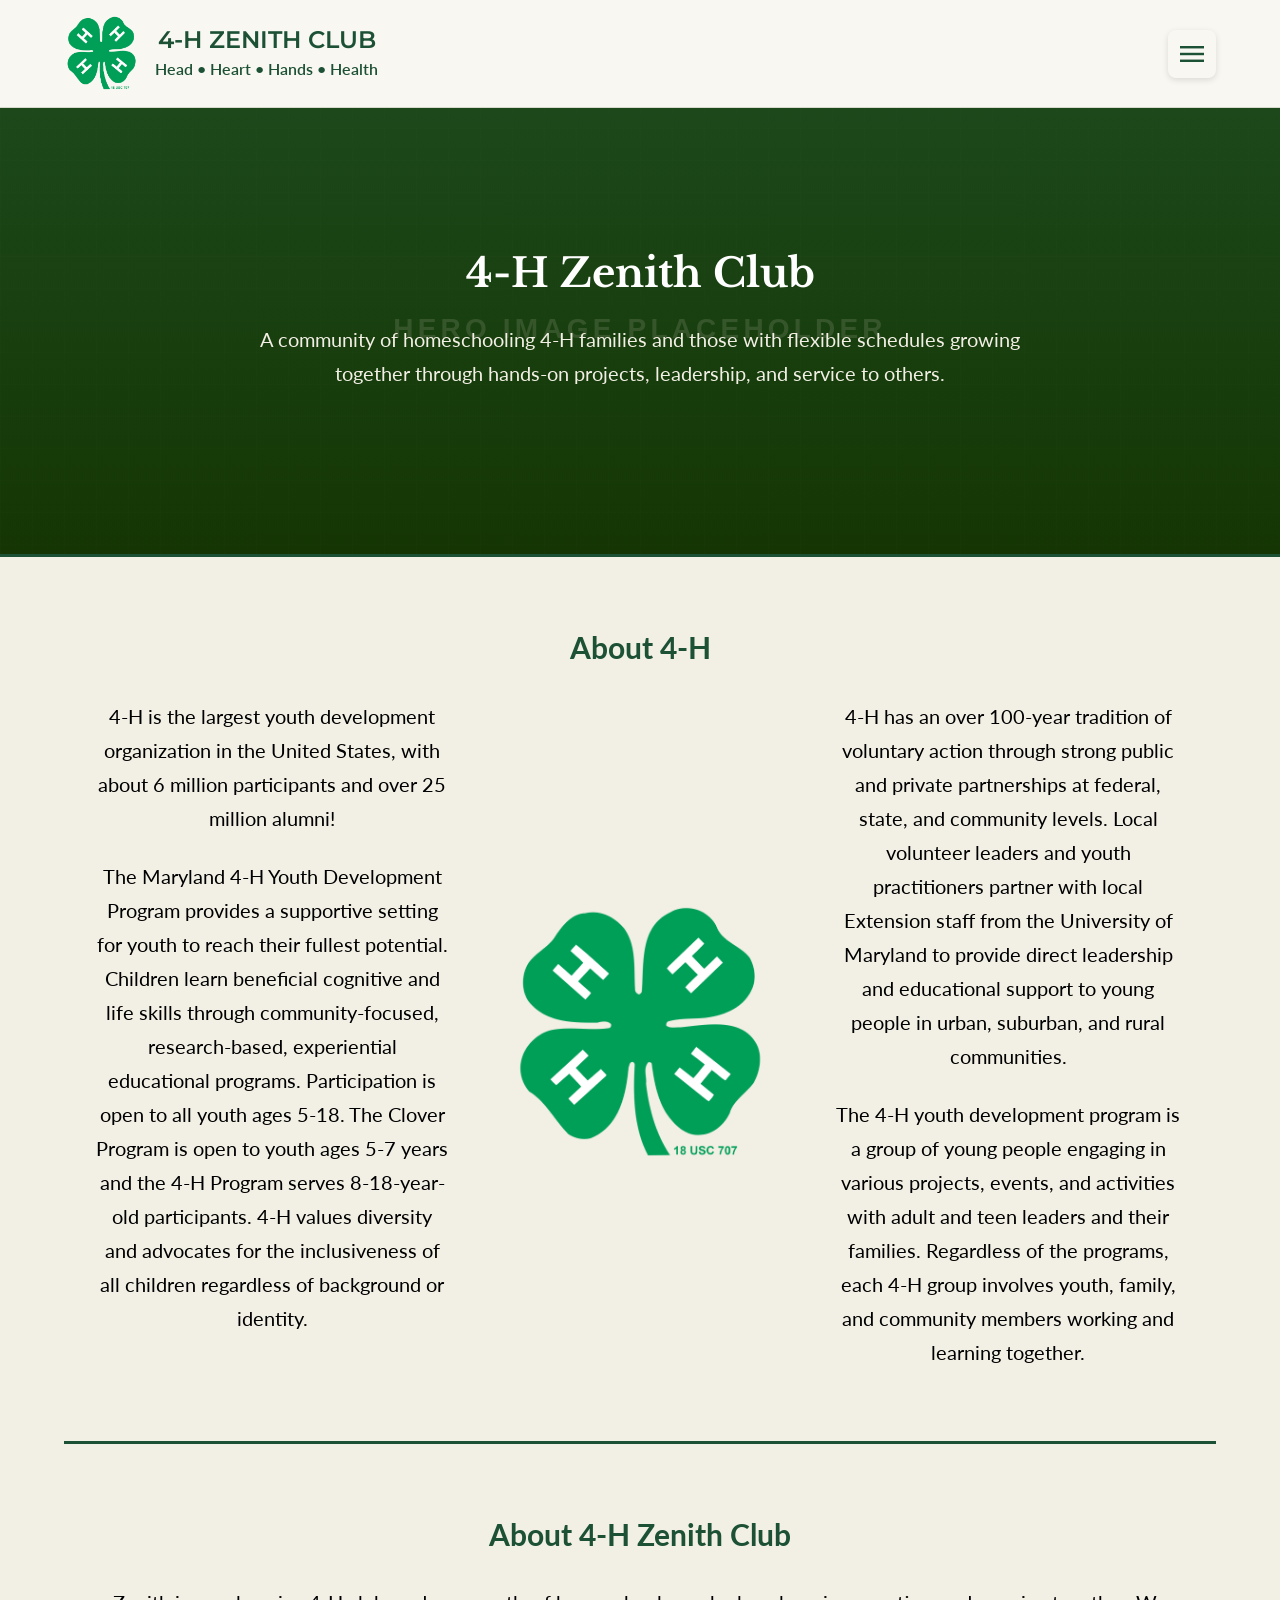
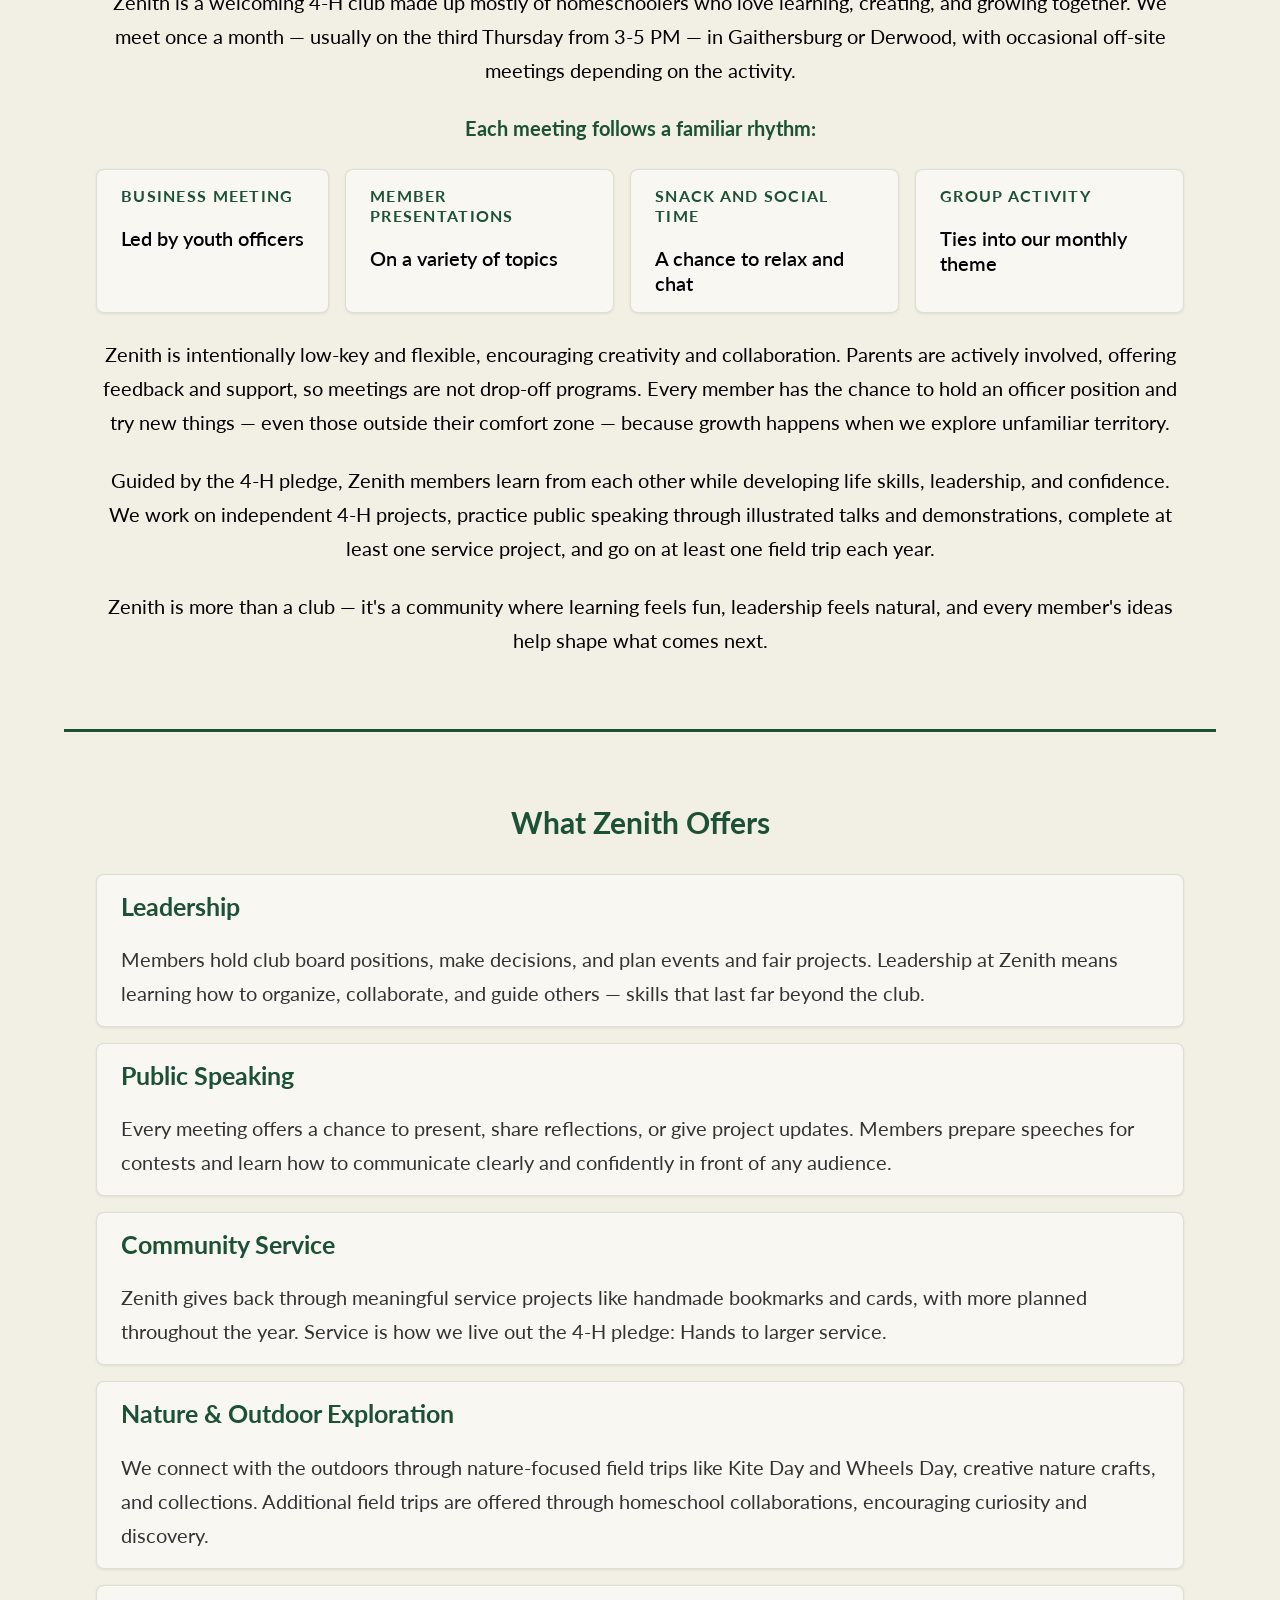
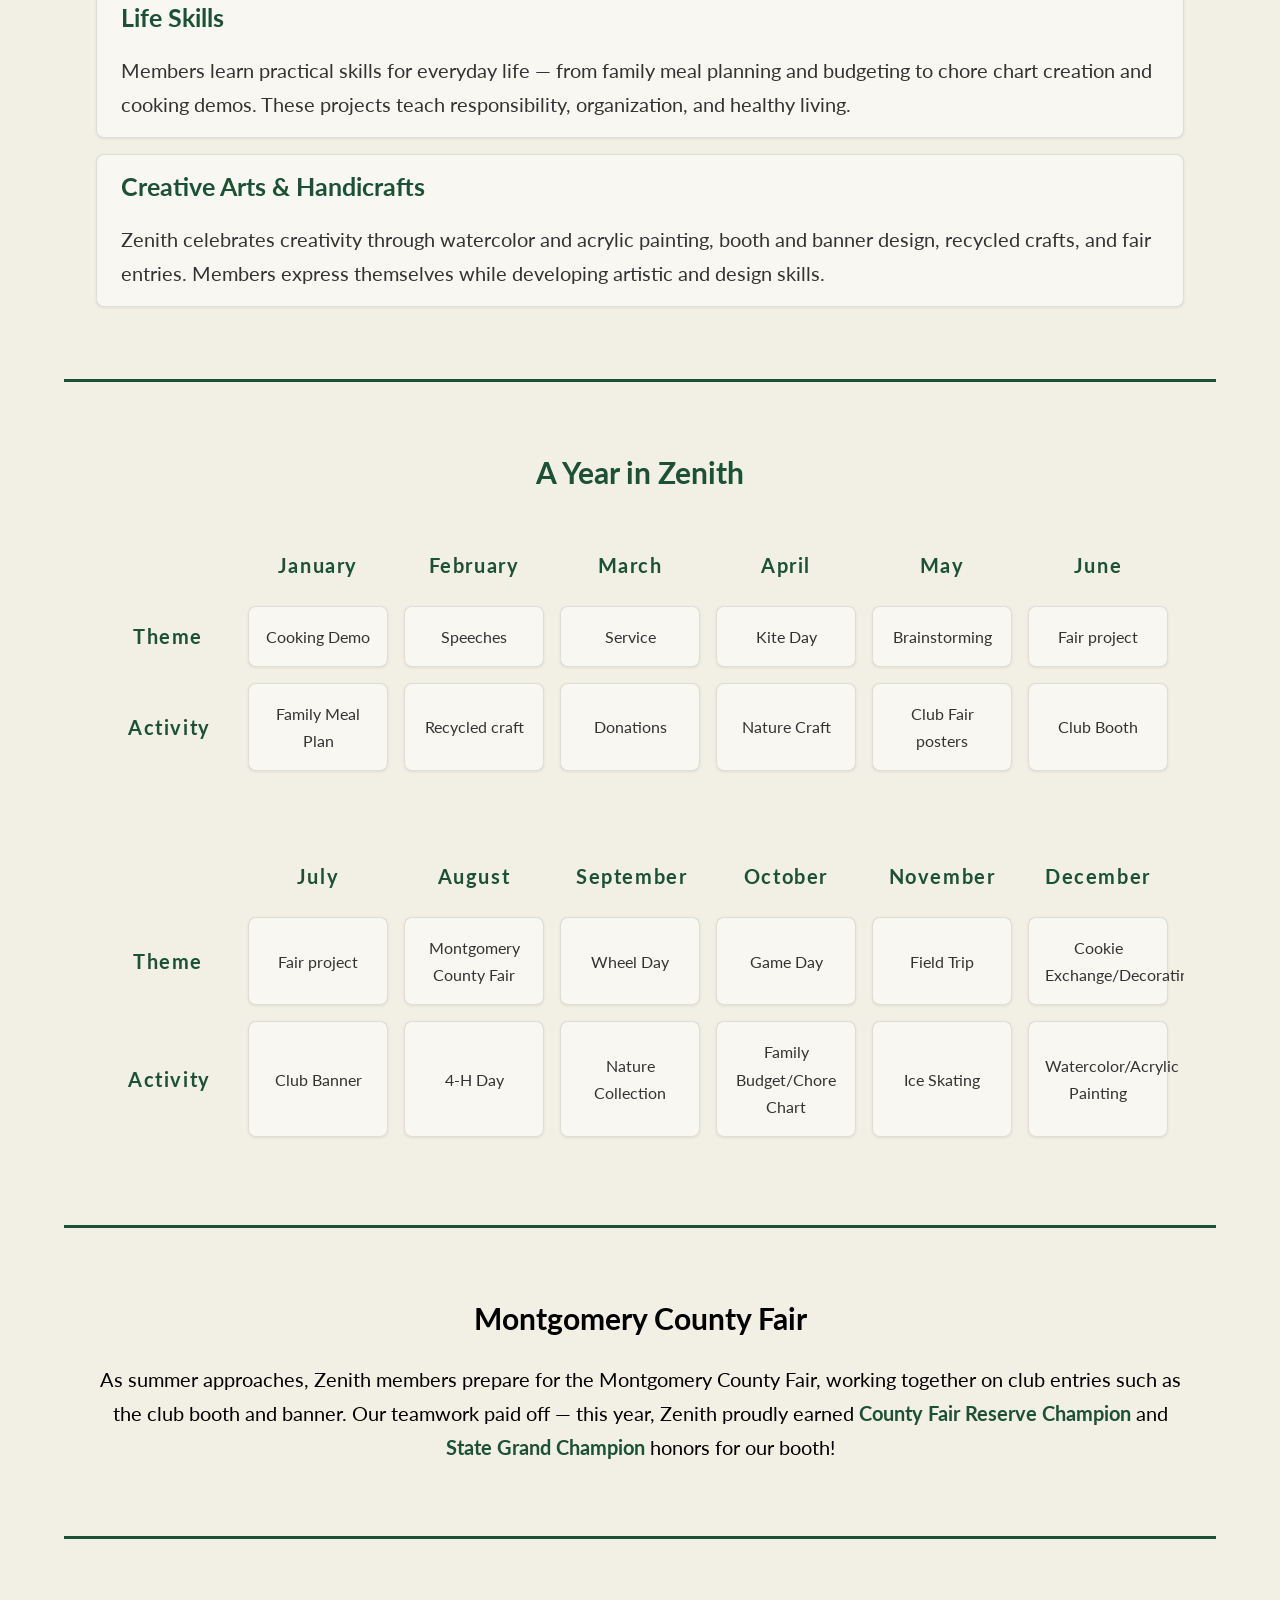
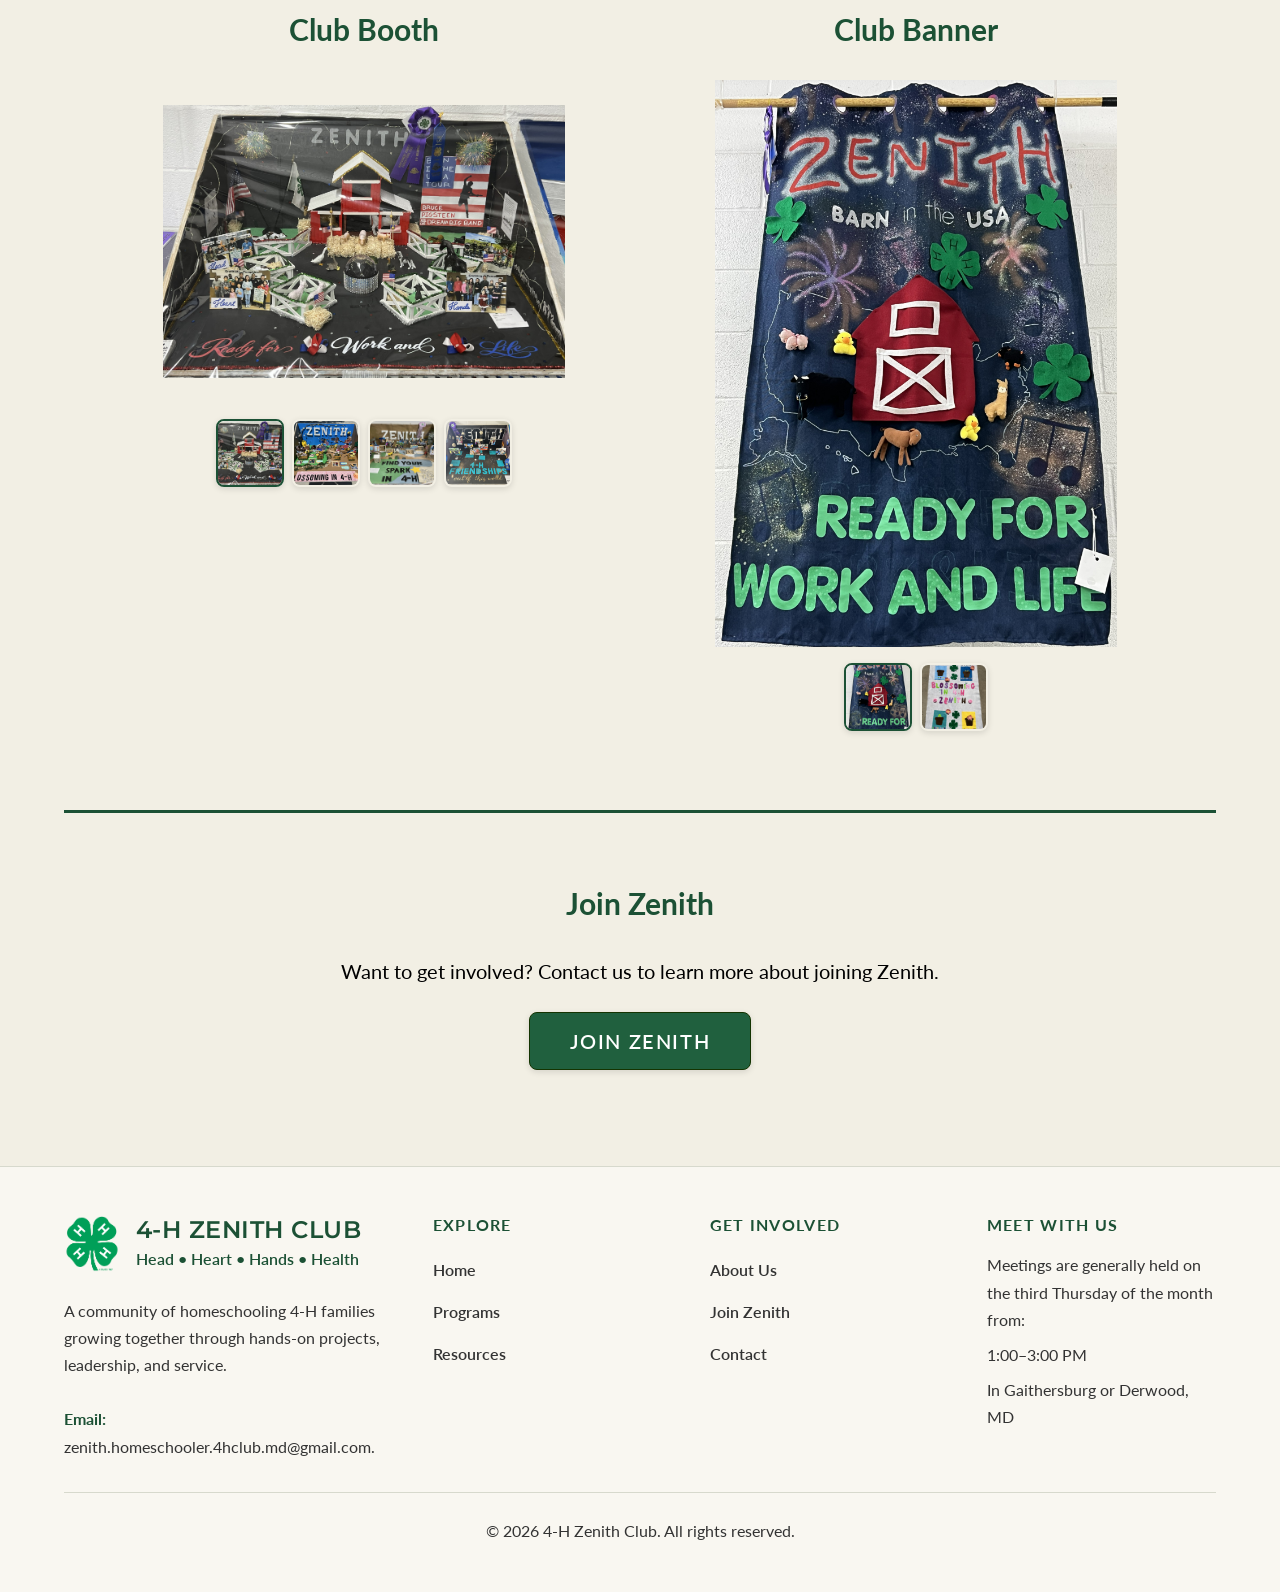
==== index.html @ 978f4883 "Add gallery functionality to index.html with new image carousel for club booth and banner sections. " ====
<!doctype html>
<html lang="en">
  <head>
    <meta charset="UTF-8" />
    <meta name="viewport" content="width=device-width, initial-scale=1.0" />
    <title>4-H Zenith Club | Home</title>
    <link rel="stylesheet" href="/css/main.css" />
    <script src="/js/nav.js" defer></script>
    <script src="/js/gallery.js" defer></script>
    <link rel="preconnect" href="https://fonts.googleapis.com" />
    <link rel="preconnect" href="https://fonts.gstatic.com" crossorigin />
    <link
      href="https://fonts.googleapis.com/css2?family=Lato:wght@400;500;600;700&family=Libre+Baskerville:wght@400;700&family=Montserrat:wght@400;500;600;700&display=swap"
      rel="stylesheet"
    />
  </head>
  <body>
    <header></header>
    <main class="page-main">
      <section class="hero hero--home" id="hero">
        <h1>4-H Zenith Club</h1>
        <p class="lead">
          A community of homeschooling 4-H families and those with flexible
          schedules growing together through hands-on projects, leadership, and
          service to others.
        </p>
      </section>

      <section class="content-section" id="about-4-H">
        <h2>About 4-H</h2>
        <div class="three-column-layout">
          <div class="prose">
            <p>
              4-H is the largest youth development organization in the United
              States, with about 6 million participants and over 25 million
              alumni!
            </p>
            <p>
              The Maryland 4-H Youth Development Program provides a supportive
              setting for youth to reach their fullest potential. Children learn
              beneficial cognitive and life skills through community-focused,
              research-based, experiential educational programs. Participation
              is open to all youth ages 5-18. The Clover Program is open to
              youth ages 5-7 years and the 4-H Program serves 8-18-year-old
              participants. 4-H values diversity and advocates for the
              inclusiveness of all children regardless of background or
              identity.
            </p>
          </div>
          <figure class="content-media">
            <img src="/assets/images/4h-logo.png" alt="4-H clover logo" />
          </figure>
          <div class="prose">
            <p>
              4-H has an over 100-year tradition of voluntary action through
              strong public and private partnerships at federal, state, and
              community levels. Local volunteer leaders and youth practitioners
              partner with local Extension staff from the University of Maryland
              to provide direct leadership and educational support to young
              people in urban, suburban, and rural communities.
            </p>
            <p>
              The 4-H youth development program is a group of young people
              engaging in various projects, events, and activities with adult
              and teen leaders and their families. Regardless of the programs,
              each 4-H group involves youth, family, and community members
              working and learning together.
            </p>
          </div>
        </div>
      </section>

      <section class="content-section" id="about-zenith">
        <h2>About 4-H Zenith Club</h2>
        <div class="prose">
          <p>
            Zenith is a welcoming 4-H club made up mostly of homeschoolers who
            love learning, creating, and growing together. We meet once a month
            — usually on the third Thursday from 3-5 PM — in Gaithersburg or
            Derwood, with occasional off-site meetings depending on the
            activity.
          </p>
          <p><strong>Each meeting follows a familiar rhythm:</strong></p>
          <ol class="card-grid grid-small">
            <li>
              <h3 class="card-label">Business meeting</h3>
              <p class="card-value">Led by youth officers</p>
            </li>
            <li>
              <h3 class="card-label">Member presentations</h3>
              <p class="card-value">On a variety of topics</p>
            </li>
            <li>
              <h3 class="card-label">Snack and social time</h3>
              <p class="card-value">A chance to relax and chat</p>
            </li>
            <li>
              <h3 class="card-label">Group activity</h3>
              <p class="card-value">Ties into our monthly theme</p>
            </li>
          </ol>

          <p>
            Zenith is intentionally low-key and flexible, encouraging creativity
            and collaboration. Parents are actively involved, offering feedback
            and support, so meetings are not drop-off programs. Every member has
            the chance to hold an officer position and try new things — even
            those outside their comfort zone — because growth happens when we
            explore unfamiliar territory.
          </p>
          <p>
            Guided by the 4-H pledge, Zenith members learn from each other while
            developing life skills, leadership, and confidence. We work on
            independent 4-H projects, practice public speaking through
            illustrated talks and demonstrations, complete at least one service
            project, and go on at least one field trip each year.
          </p>
          <p>
            Zenith is more than a club — it's a community where learning feels
            fun, leadership feels natural, and every member's ideas help shape
            what comes next.
          </p>
        </div>
      </section>

      <section class="content-section" id="zenith-focus">
        <h2>What Zenith Offers</h2>
        <ul class="card-grid grid-large">
          <li>
            <h3>Leadership</h3>
            <p>
              Members hold club board positions, make decisions, and plan events
              and fair projects. Leadership at Zenith means learning how to
              organize, collaborate, and guide others — skills that last far
              beyond the club.
            </p>
          </li>
          <li>
            <h3>Public Speaking</h3>
            <p>
              Every meeting offers a chance to present, share reflections, or
              give project updates. Members prepare speeches for contests and
              learn how to communicate clearly and confidently in front of any
              audience.
            </p>
          </li>
          <li>
            <h3>Community Service</h3>
            <p>
              Zenith gives back through meaningful service projects like
              handmade bookmarks and cards, with more planned throughout the
              year. Service is how we live out the 4-H pledge: Hands to larger
              service.
            </p>
          </li>
          <li>
            <h3>Nature &amp; Outdoor Exploration</h3>
            <p>
              We connect with the outdoors through nature-focused field trips
              like Kite Day and Wheels Day, creative nature crafts, and
              collections. Additional field trips are offered through homeschool
              collaborations, encouraging curiosity and discovery.
            </p>
          </li>
          <li>
            <h3>Life Skills</h3>
            <p>
              Members learn practical skills for everyday life — from family
              meal planning and budgeting to chore chart creation and cooking
              demos. These projects teach responsibility, organization, and
              healthy living.
            </p>
          </li>
          <li>
            <h3>Creative Arts &amp; Handicrafts</h3>
            <p>
              Zenith celebrates creativity through watercolor and acrylic
              painting, booth and banner design, recycled crafts, and fair
              entries. Members express themselves while developing artistic and
              design skills.
            </p>
          </li>
        </ul>
      </section>
      <section class="content-section" id="a-year-in-zenith">
        <h2>A Year in Zenith</h2>
        <div class="table-scroll" style="margin-bottom: var(--space-md)">
          <table class="card-table card-table--months">
            <thead>
              <tr>
                <th class="card-table__corner" scope="col"></th>
                <th scope="col">January</th>
                <th scope="col">February</th>
                <th scope="col">March</th>
                <th scope="col">April</th>
                <th scope="col">May</th>
                <th scope="col">June</th>
              </tr>
            </thead>
            <tbody>
              <tr>
                <th scope="row">Theme</th>
                <td class="card-value">Cooking Demo</td>
                <td class="card-value">Speeches</td>
                <td class="card-value">Service</td>
                <td class="card-value">Kite Day</td>
                <td class="card-value">Brainstorming</td>
                <td class="card-value">Fair project</td>
              </tr>
              <tr>
                <th scope="row">Activity</th>
                <td class="card-value">Family Meal Plan</td>
                <td class="card-value">Recycled craft</td>
                <td class="card-value">Donations</td>
                <td class="card-value">Nature Craft</td>
                <td class="card-value">Club Fair posters</td>
                <td class="card-value">Club Booth</td>
              </tr>
            </tbody>
          </table>
        </div>
        <div class="table-scroll">
          <table class="card-table card-table--months">
            <thead>
              <tr>
                <th class="card-table__corner" scope="col"></th>
                <th scope="col">July</th>
                <th scope="col">August</th>
                <th scope="col">September</th>
                <th scope="col">October</th>
                <th scope="col">November</th>
                <th scope="col">December</th>
              </tr>
            </thead>
            <tbody>
              <tr>
                <th scope="row">Theme</th>
                <td class="card-value">Fair project</td>
                <td class="card-value">Montgomery County Fair</td>
                <td class="card-value">Wheel Day</td>
                <td class="card-value">Game Day</td>
                <td class="card-value">Field Trip</td>
                <td class="card-value">Cookie Exchange/Decorating</td>
              </tr>
              <tr>
                <th scope="row">Activity</th>
                <td class="card-value">Club Banner</td>
                <td class="card-value">4-H Day</td>
                <td class="card-value">Nature Collection</td>
                <td class="card-value">Family Budget/Chore Chart</td>
                <td class="card-value">Ice Skating</td>
                <td class="card-value">Watercolor/Acrylic Painting</td>
              </tr>
            </tbody>
          </table>
        </div>
      </section>

      <section class="content-section" id="county-fair">
        <div class="prose">
          <h2>Montgomery County Fair</h2>
          <p>
            As summer approaches, Zenith members prepare for the Montgomery
            County Fair, working together on club entries such as the club booth
            and banner. Our teamwork paid off — this year, Zenith proudly earned
            <strong>County Fair Reserve Champion</strong> and
            <strong>State Grand Champion</strong> honors for our booth!
          </p>
        </div>
      </section>
      <section class="two-column-layout">
        <section class="content-section" id="club-booth">
          <h2>Club Booth</h2>
          <figure class="gallery" data-autoplay="5000">
            <div class="gallery__viewport">
              <ul class="gallery__track">
                <li class="gallery__slide is-active">
                  <img
                    src="/assets/images/awards/2026 Booth.jpg"
                    alt="2026 club booth at the Montgomery County Fair"
                  />
                </li>
                <li class="gallery__slide">
                  <img
                    src="/assets/images/awards/2025 Booth.jpg"
                    alt="2025 club booth at the Montgomery County Fair"
                  />
                </li>
                <li class="gallery__slide">
                  <img
                    src="/assets/images/awards/2024 Booth.JPG"
                    alt="2024 club booth at the Montgomery County Fair"
                  />
                </li>
                <li class="gallery__slide">
                  <img
                    src="/assets/images/awards/2023 Booth.JPG"
                    alt="2023 club booth at the Montgomery County Fair"
                  />
                </li>
              </ul>
            </div>
            <ul class="gallery-thumbnails" aria-label="Booth photos"></ul>
          </figure>
        </section>
        <section class="content-section" id="club-banner">
          <h2>Club Banner</h2>
          <figure class="gallery" data-autoplay="5000">
            <div class="gallery__viewport">
              <ul class="gallery__track">
                <li class="gallery__slide is-active">
                  <img
                    src="/assets/images/awards/2026 Banner.jpg"
                    alt="2026 club banner at the Montgomery County Fair"
                  />
                </li>
                <li class="gallery__slide">
                  <img
                    src="/assets/images/awards/2025 Banner.jpg"
                    alt="2025 club banner at the Montgomery County Fair"
                  />
                </li>
              </ul>
            </div>
            <ul class="gallery-thumbnails" aria-label="Banner photos"></ul>
          </figure>
        </section>
      </section>

      <section class="content-section" id="join-zenith">
        <h2>Join Zenith</h2>
        <div class="prose">
          <p>
            Want to get involved? Contact us to learn more about joining Zenith.
          </p>
        </div>
        <a href="/join/" class="button button-primary button-large"
          >Join Zenith</a
        >
      </section>
    </main>
    <footer></footer>
  </body>
</html>
---- css/main.css ----
@import url("variables.css");
@import url("base.css");
@import url("buttons.css");
@import url("nav.css");
@import url("page.css");
@import url("components.css");
@import url("home.css");
@import url("members.css");
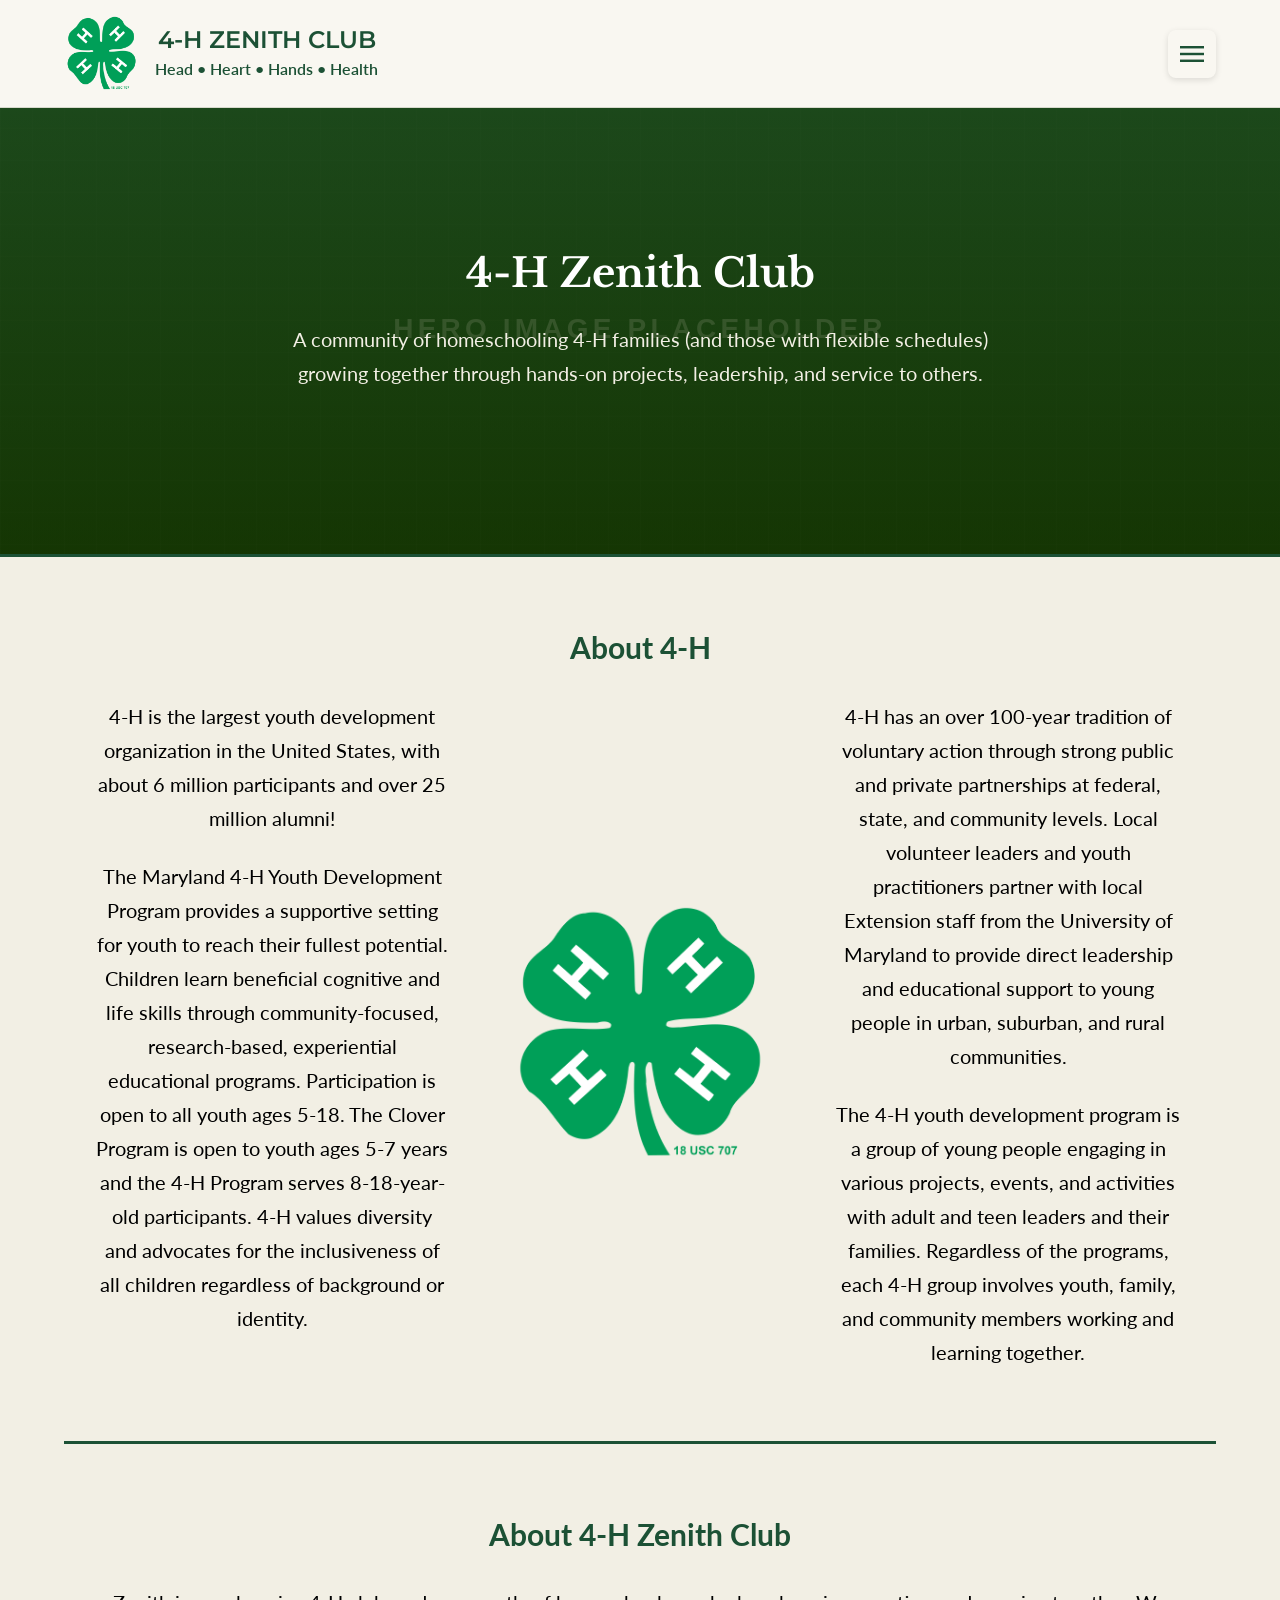
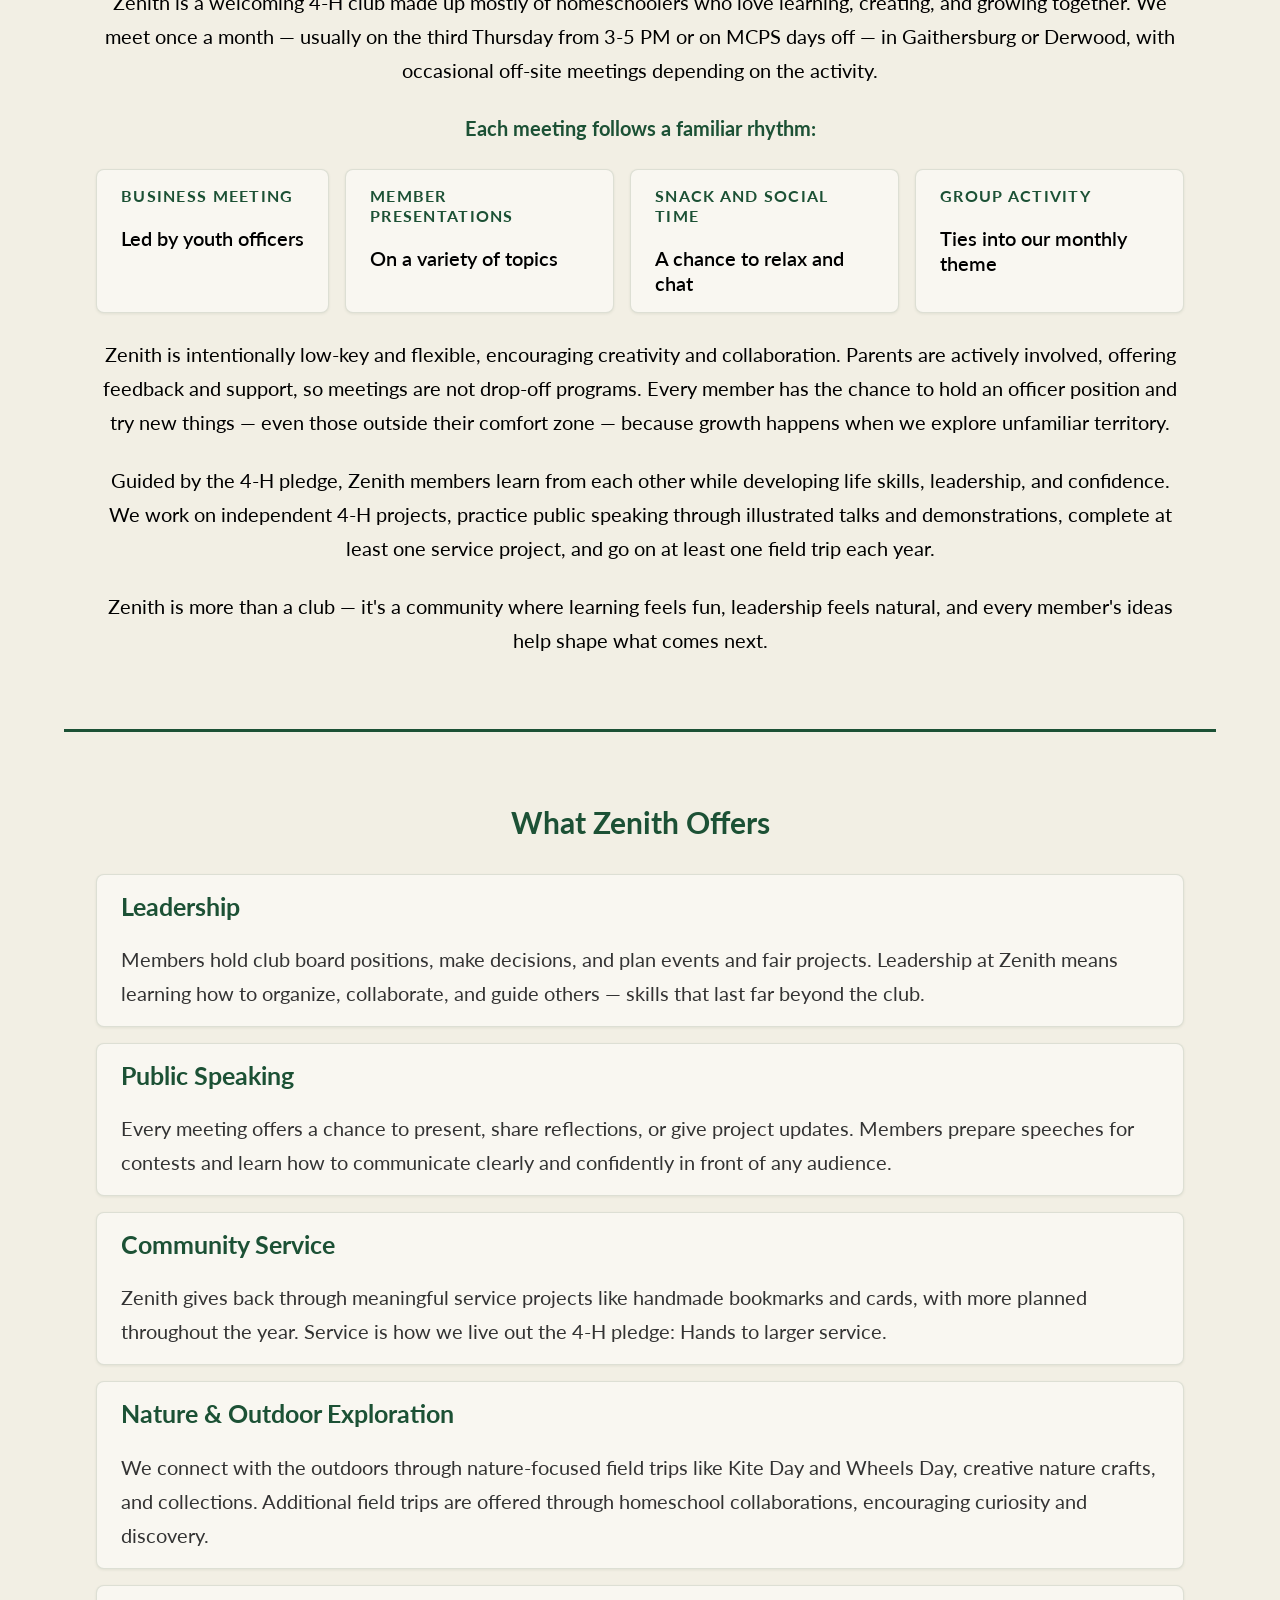
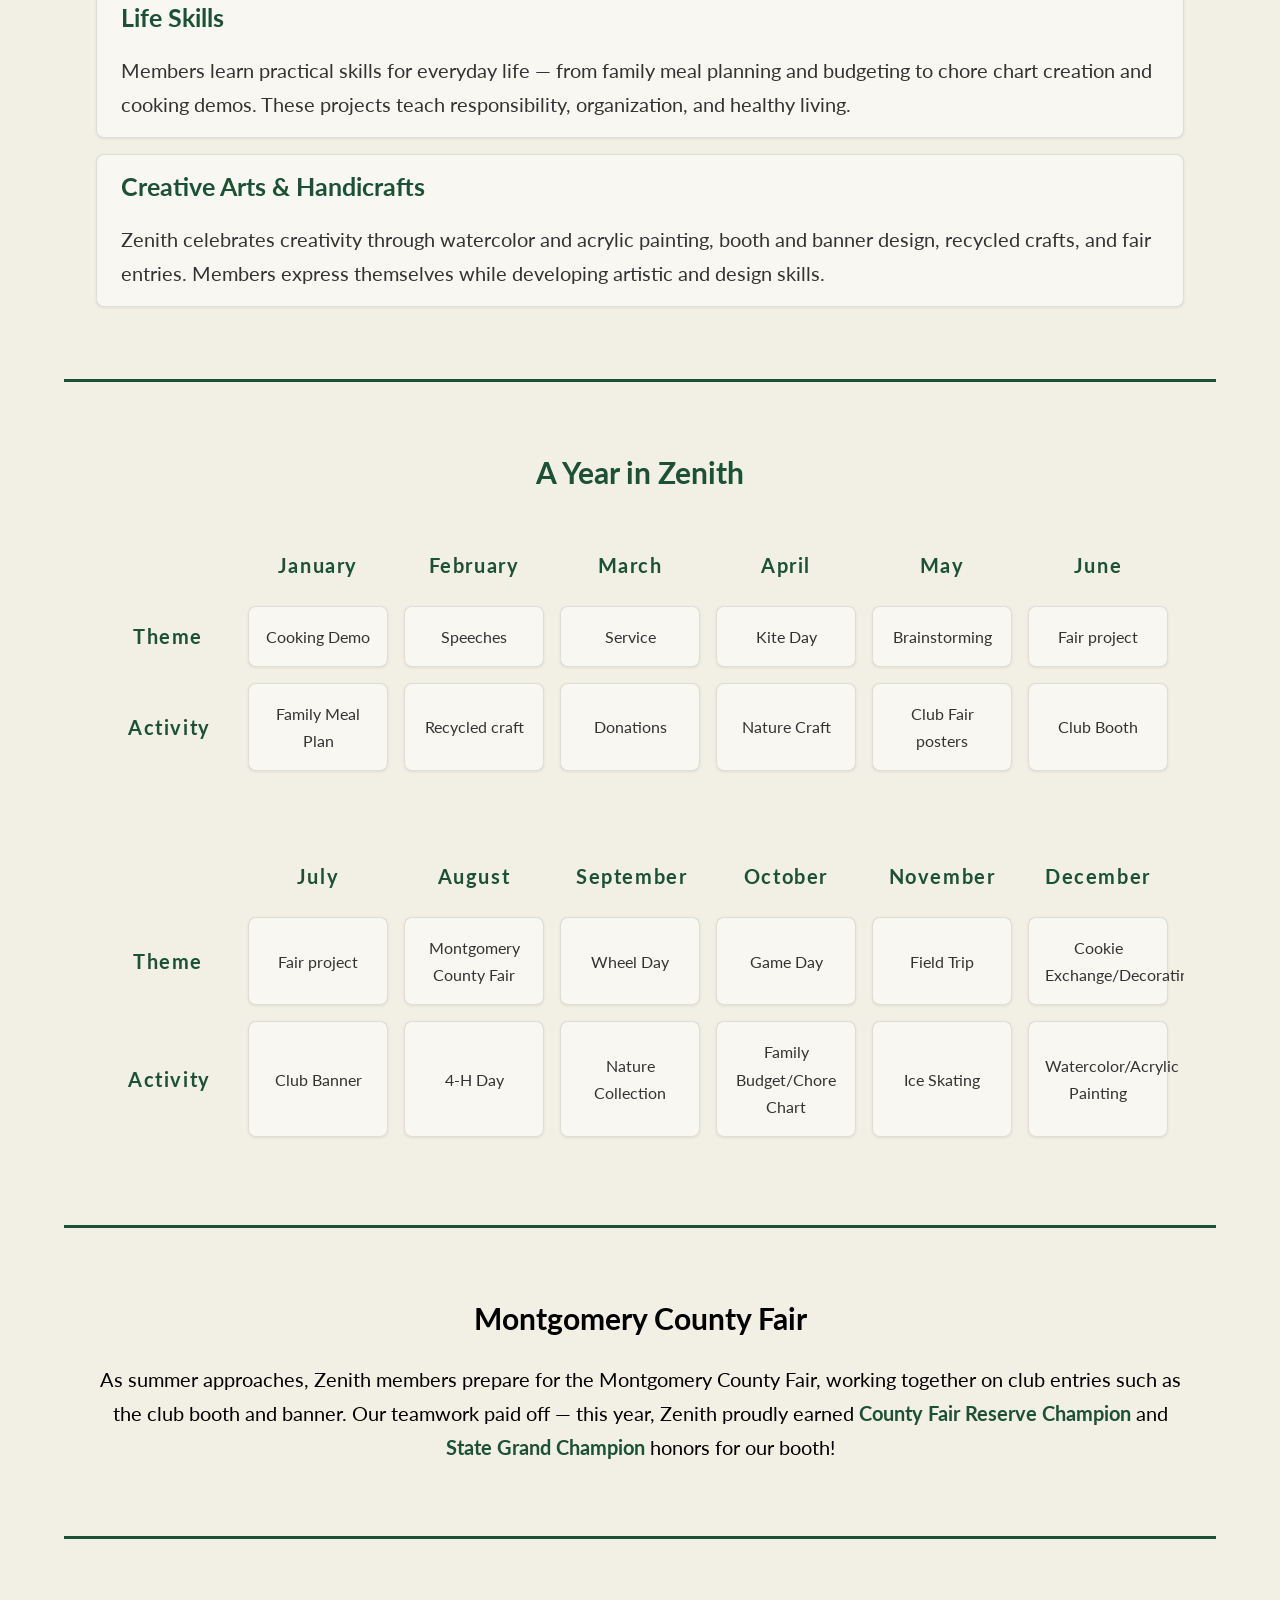
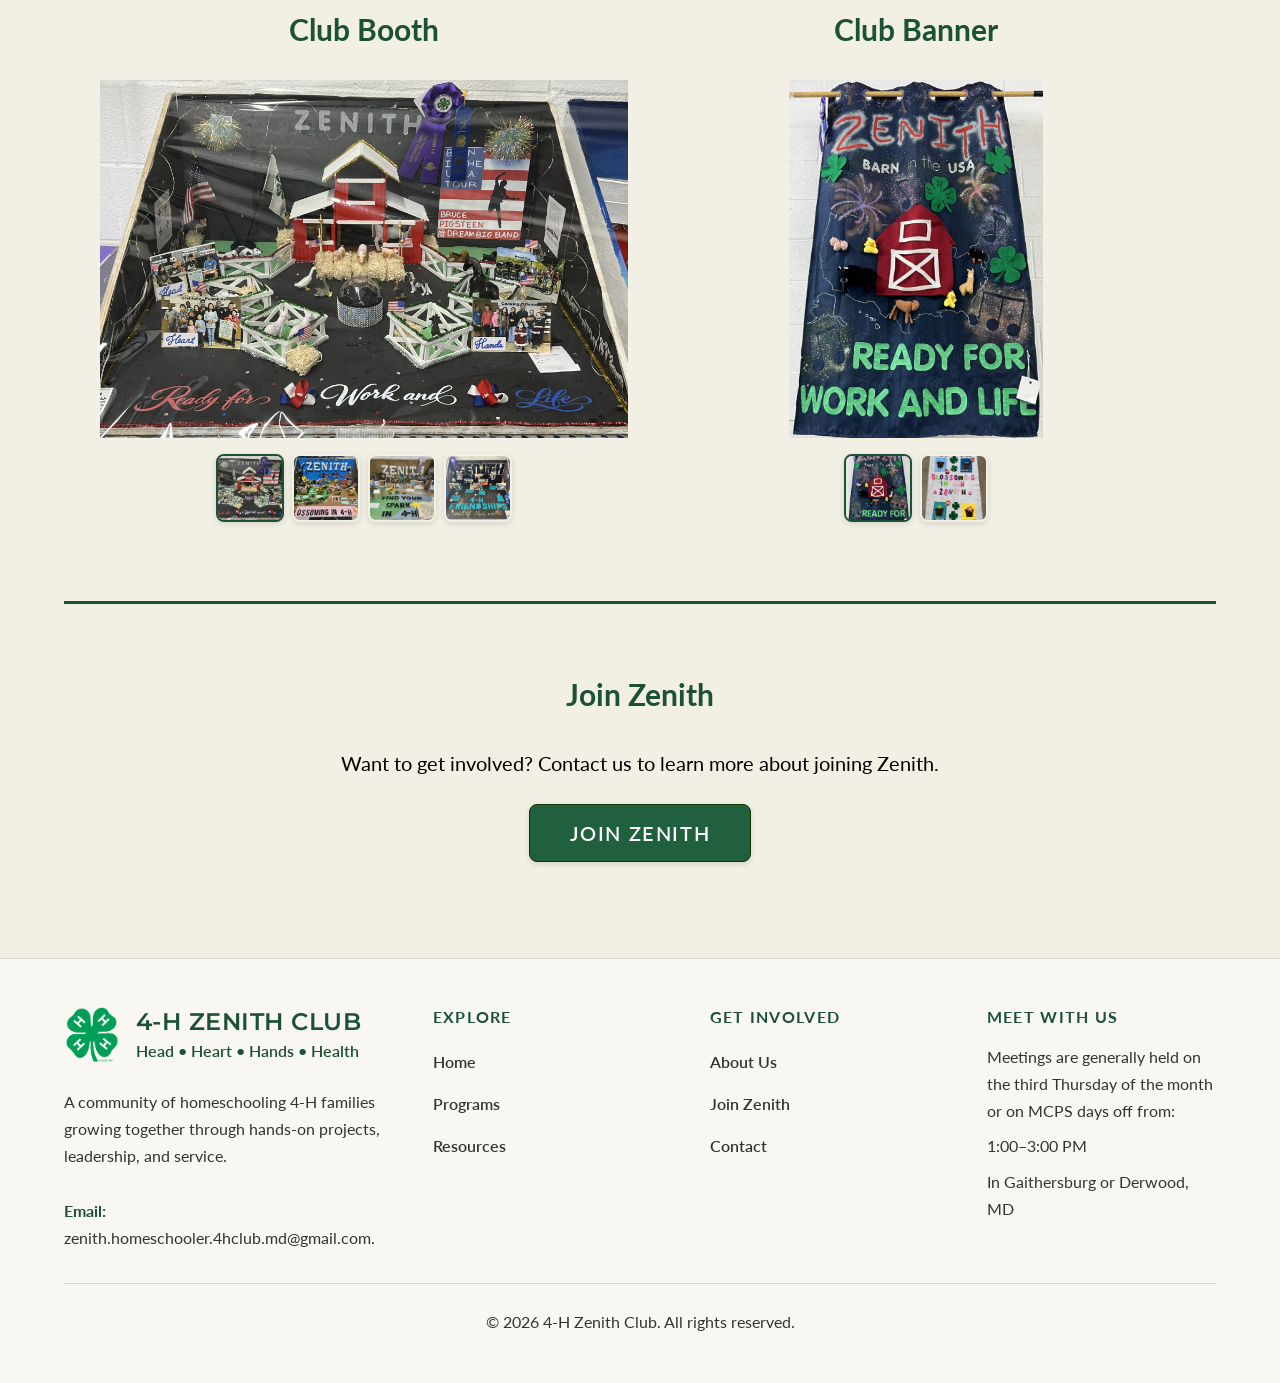
==== commit ebd90078: "Update index.html to clarify 4-H program description and meeting details. Enhance CSS for side-by-si" ====
--- a/index.html
+++ b/index.html
@@ -20,9 +20,9 @@
       <section class="hero hero--home" id="hero">
         <h1>4-H Zenith Club</h1>
         <p class="lead">
-          A community of homeschooling 4-H families and those with flexible
-          schedules growing together through hands-on projects, leadership, and
-          service to others.
+          A community of homeschooling 4-H families (and those with flexible
+          schedules) <br />growing together through hands-on projects,
+          leadership, and service to others.
         </p>
       </section>
 
@@ -76,7 +76,7 @@
           <p>
             Zenith is a welcoming 4-H club made up mostly of homeschoolers who
             love learning, creating, and growing together. We meet once a month
-            — usually on the third Thursday from 3-5 PM — in Gaithersburg or
+            — usually on the third Thursday from 3-5 PM or on MCPS days off — in Gaithersburg or
             Derwood, with occasional off-site meetings depending on the
             activity.
           </p>
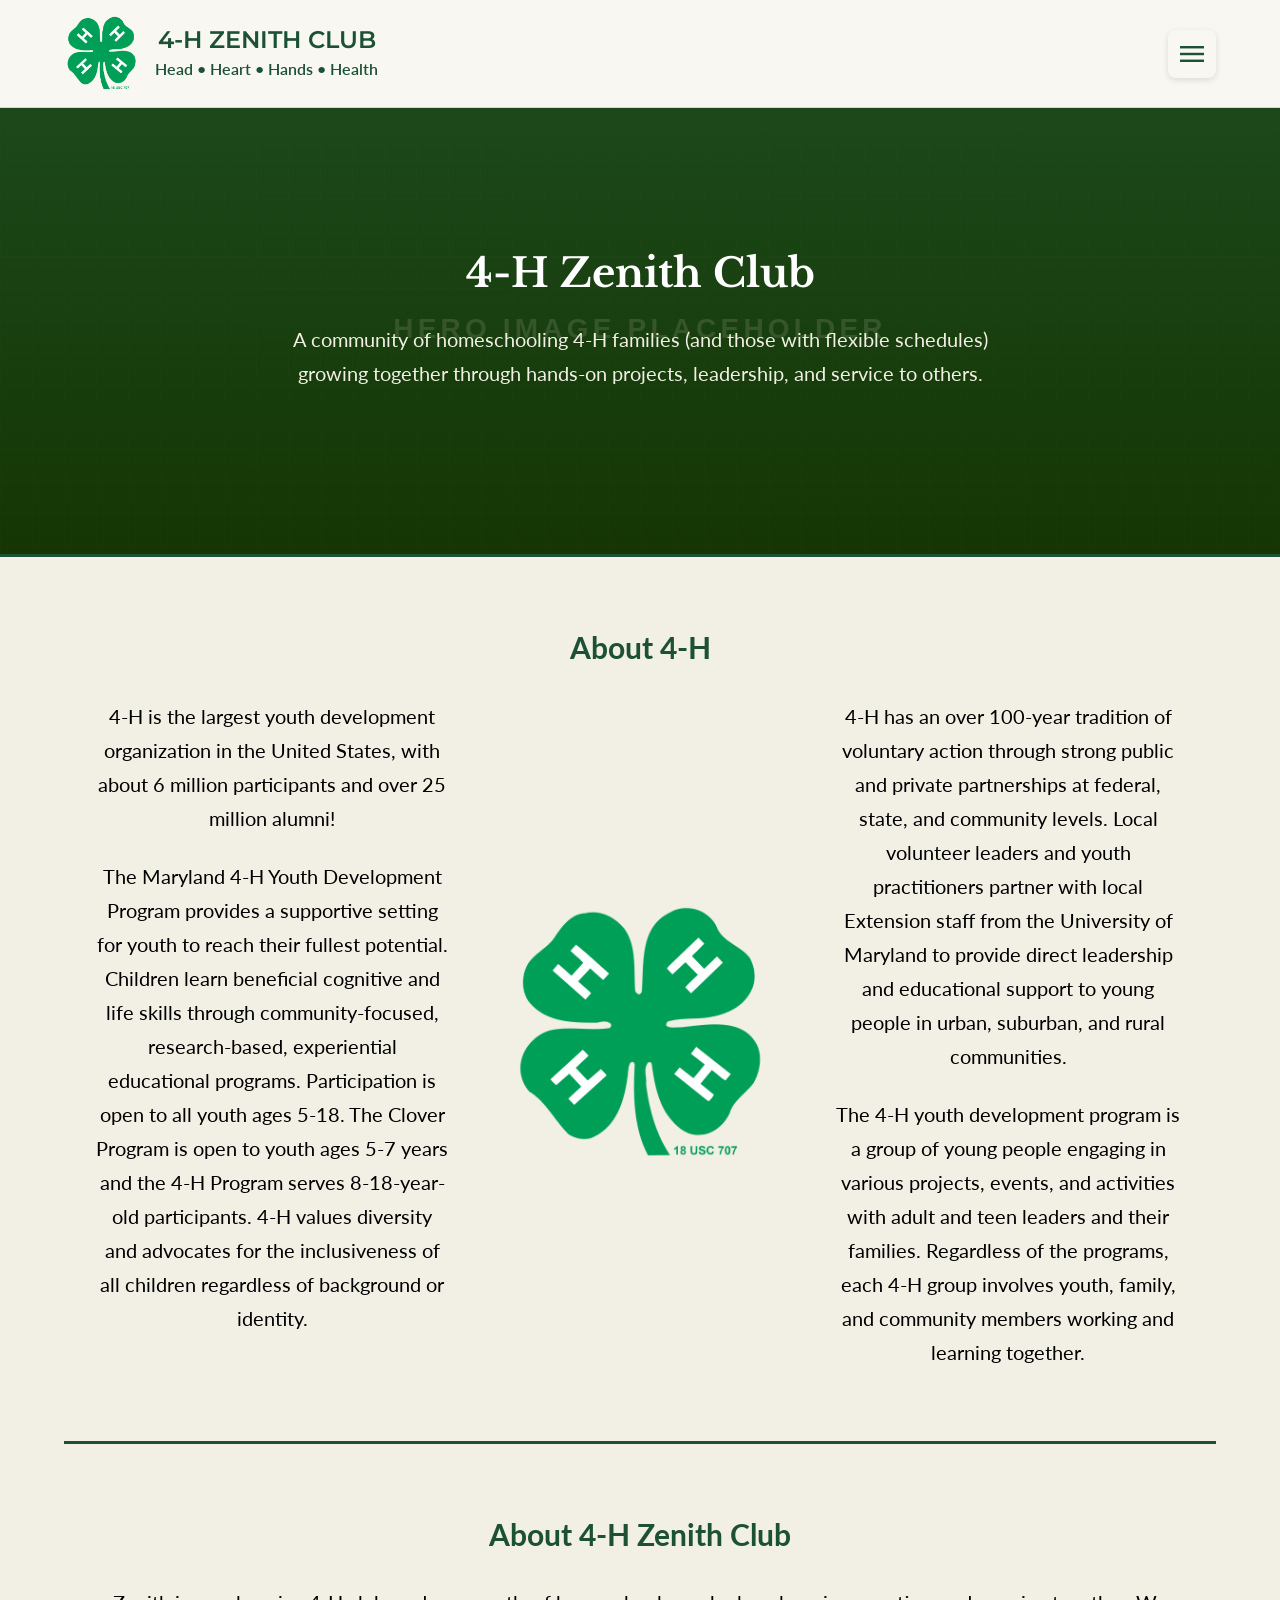
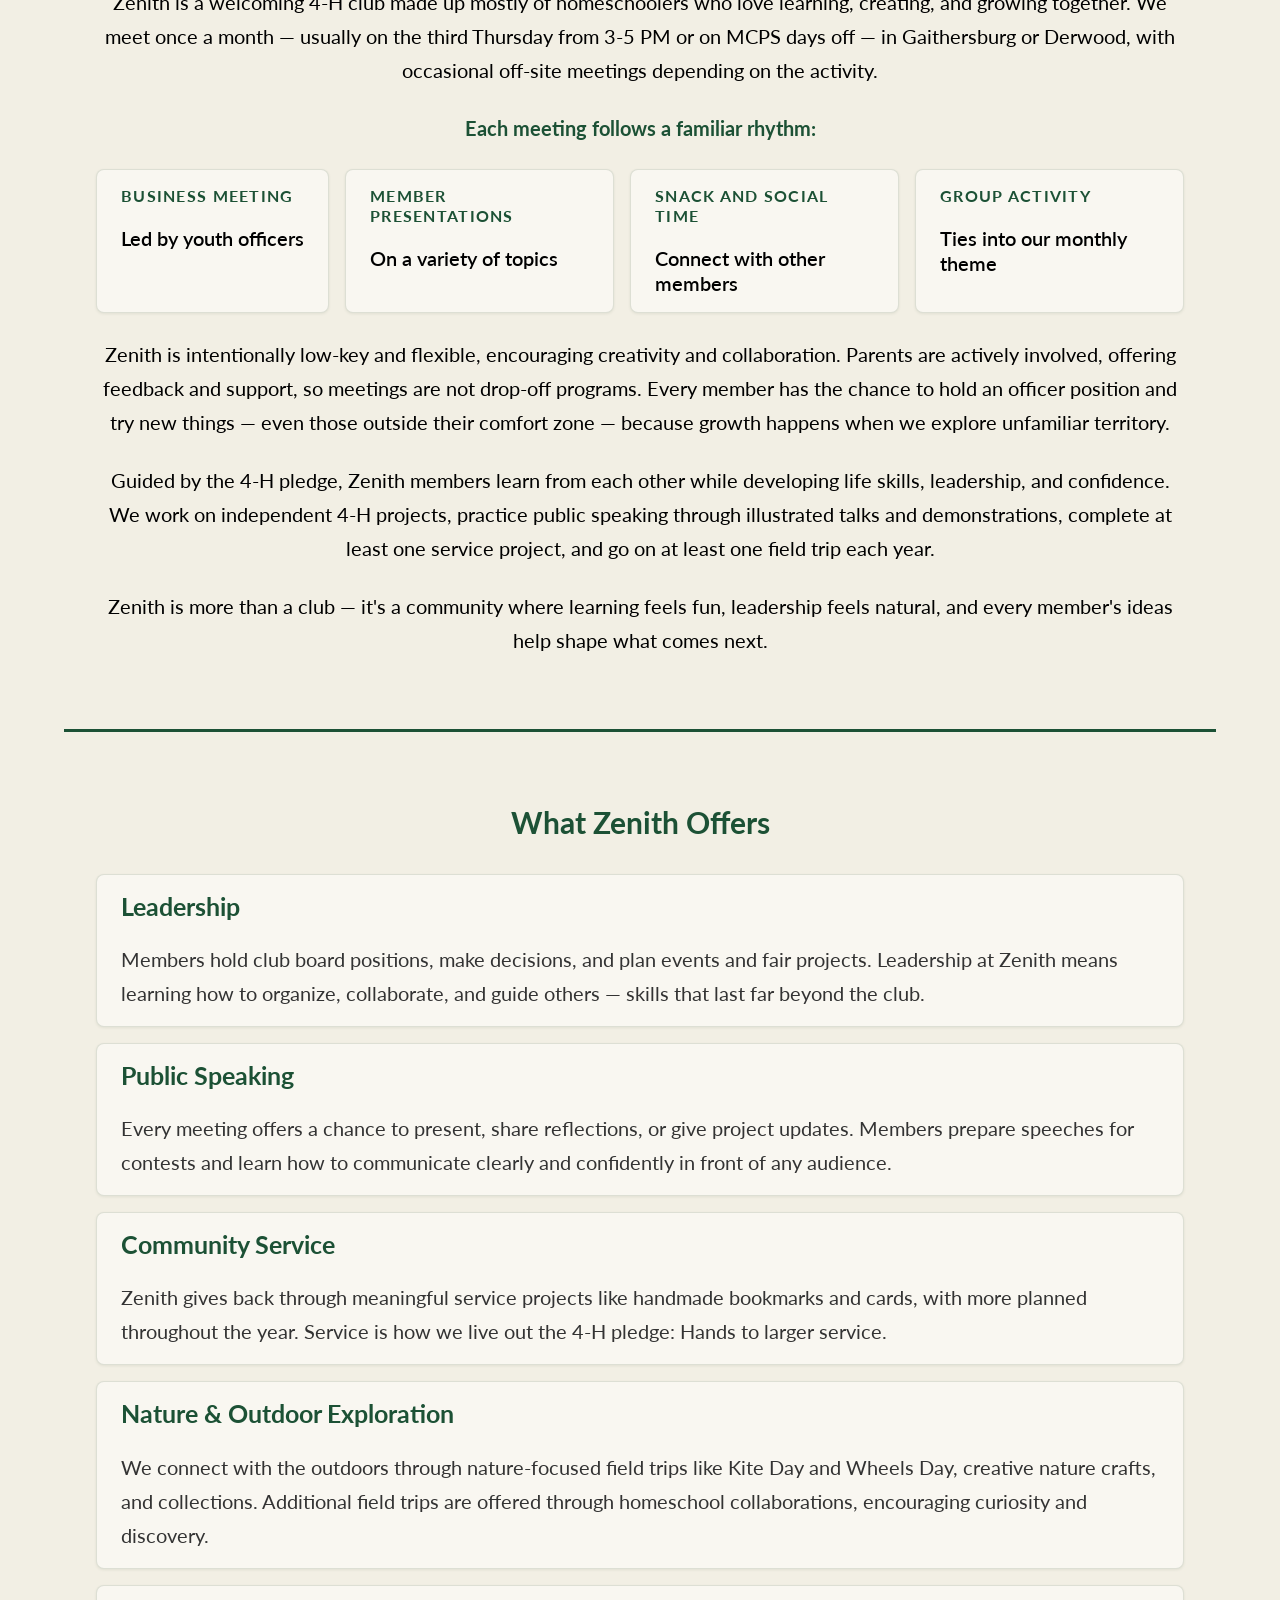
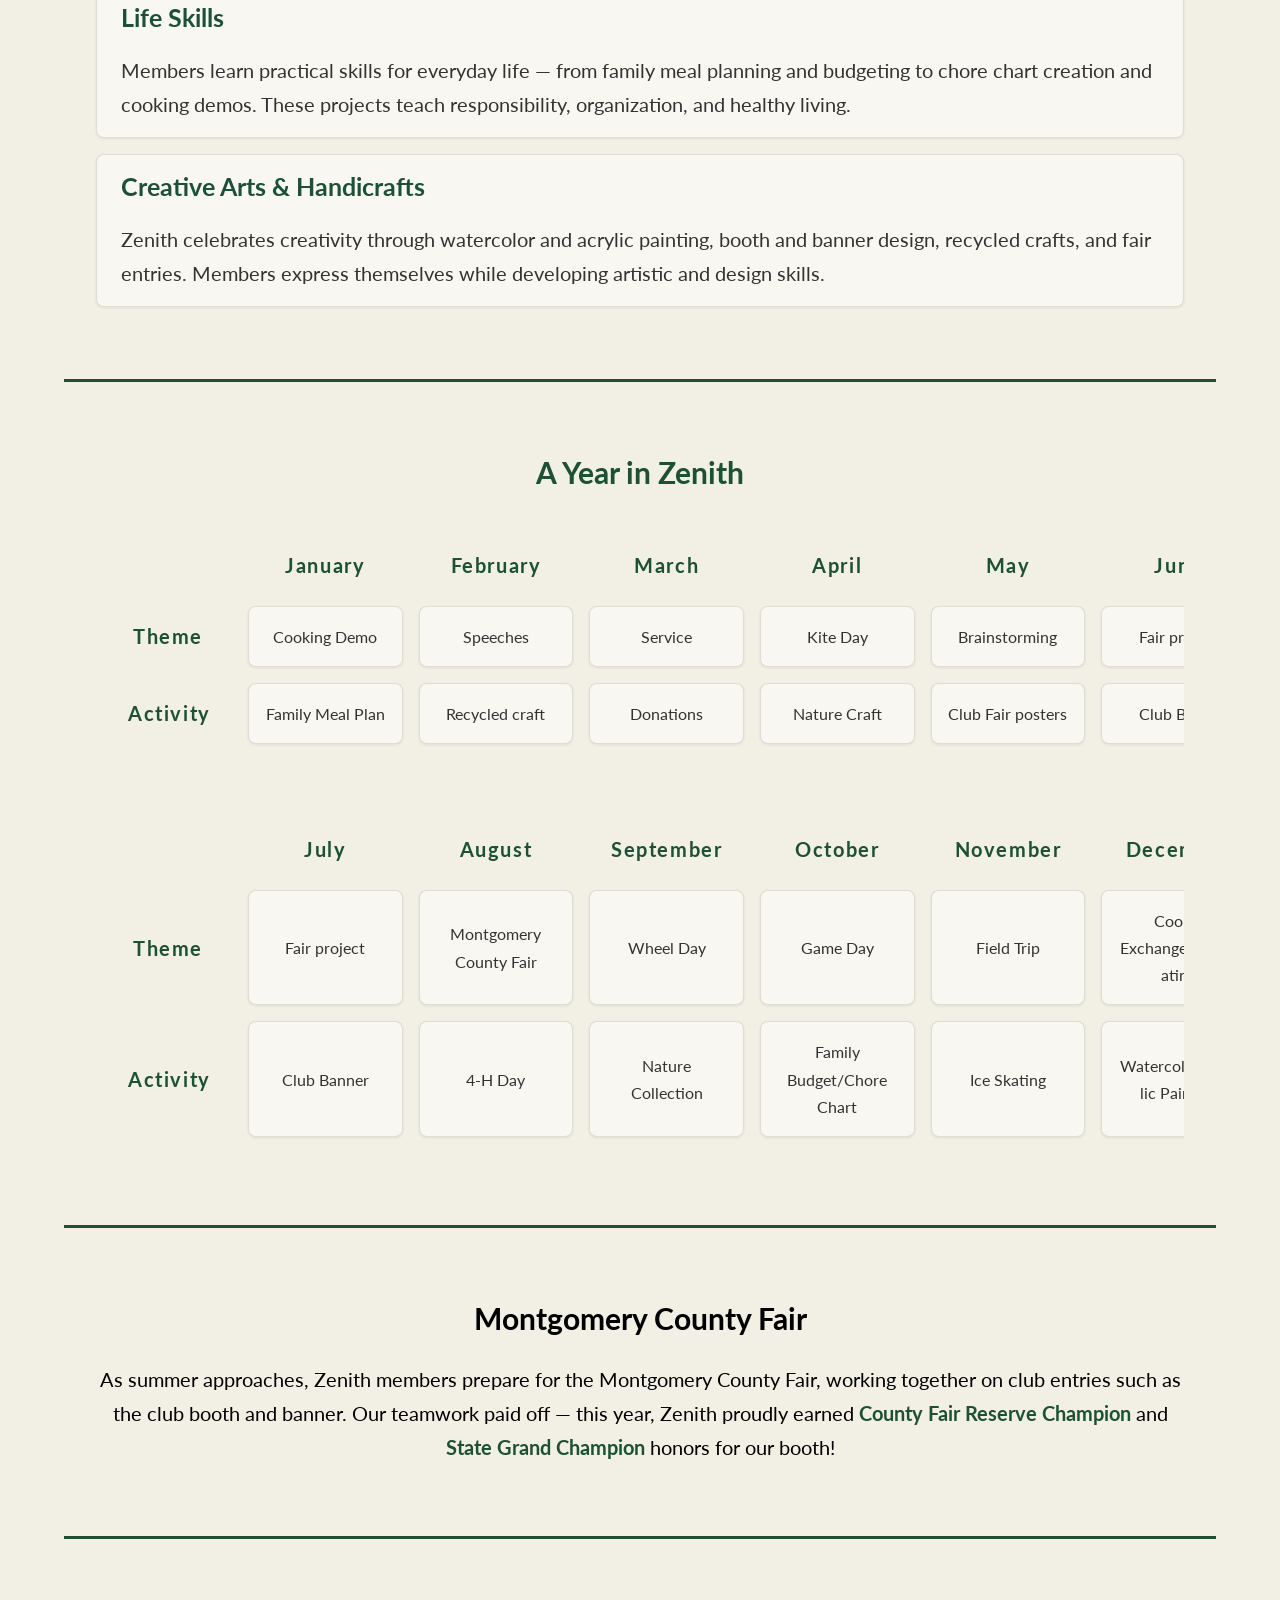
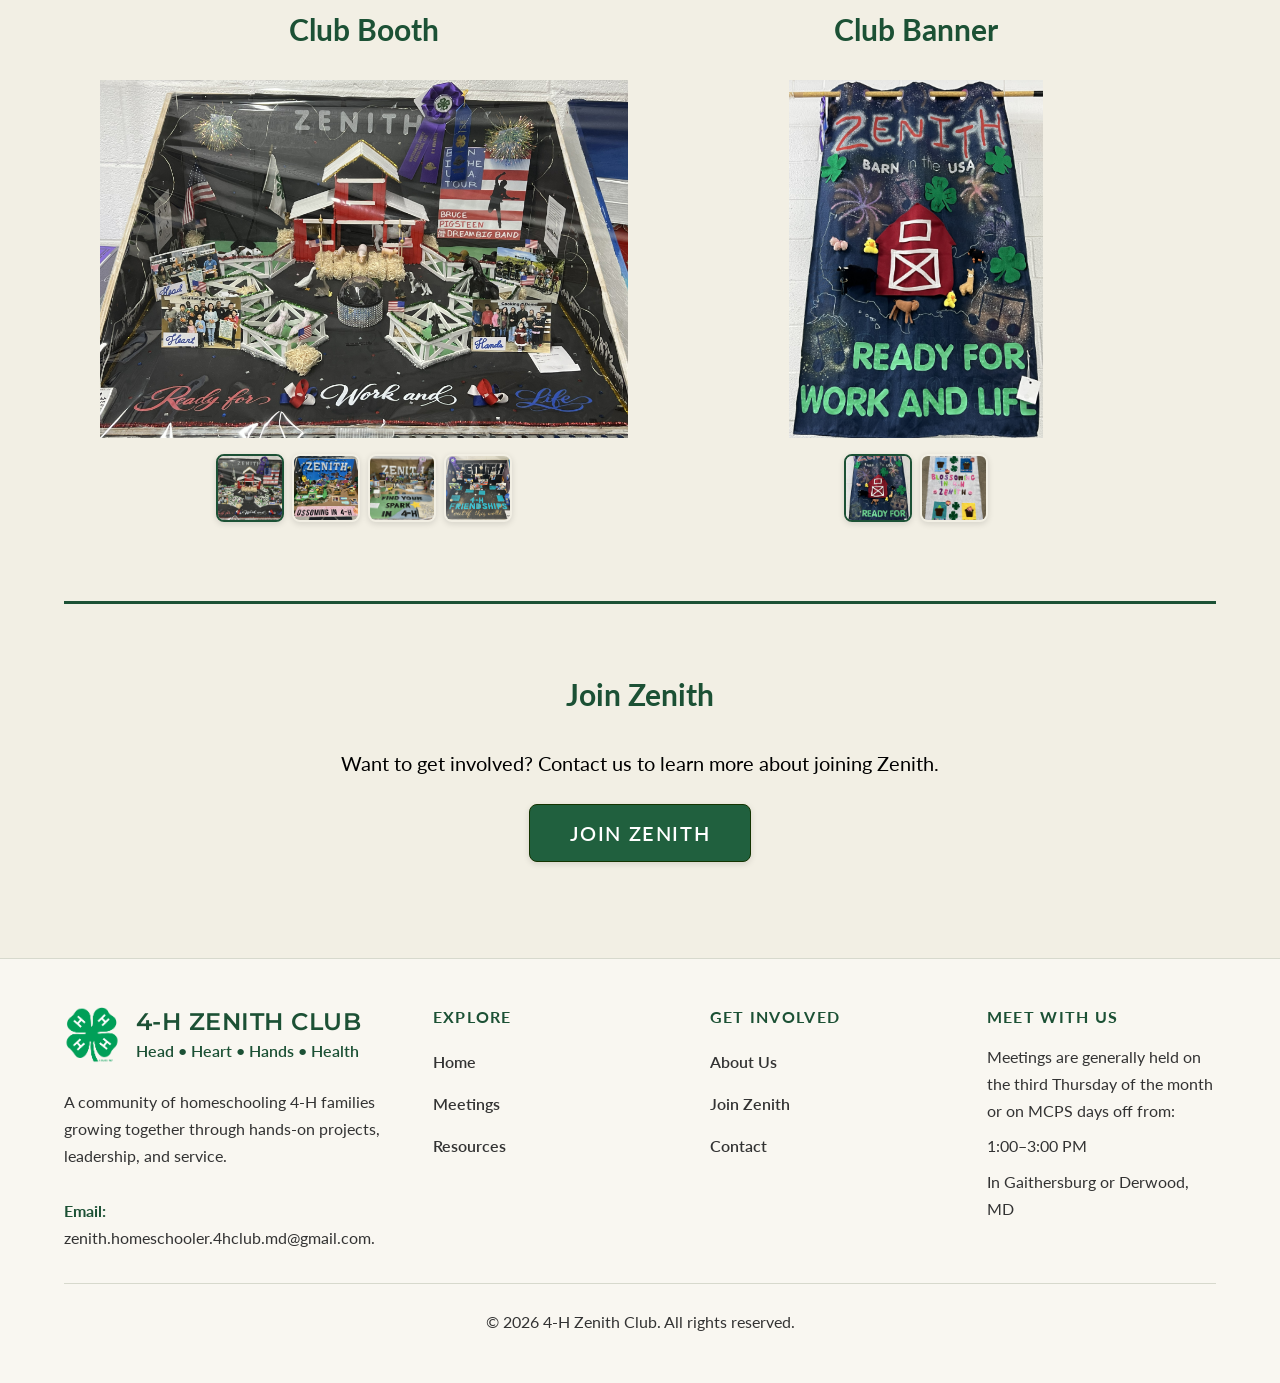
==== commit 714848f6: "Update index.html to revise snack description for clarity and enhance members/roster/index.html by a" ====
--- a/index.html
+++ b/index.html
@@ -92,7 +92,7 @@
             </li>
             <li>
               <h3 class="card-label">Snack and social time</h3>
-              <p class="card-value">A chance to relax and chat</p>
+              <p class="card-value">Connect with other members</p>
             </li>
             <li>
               <h3 class="card-label">Group activity</h3>
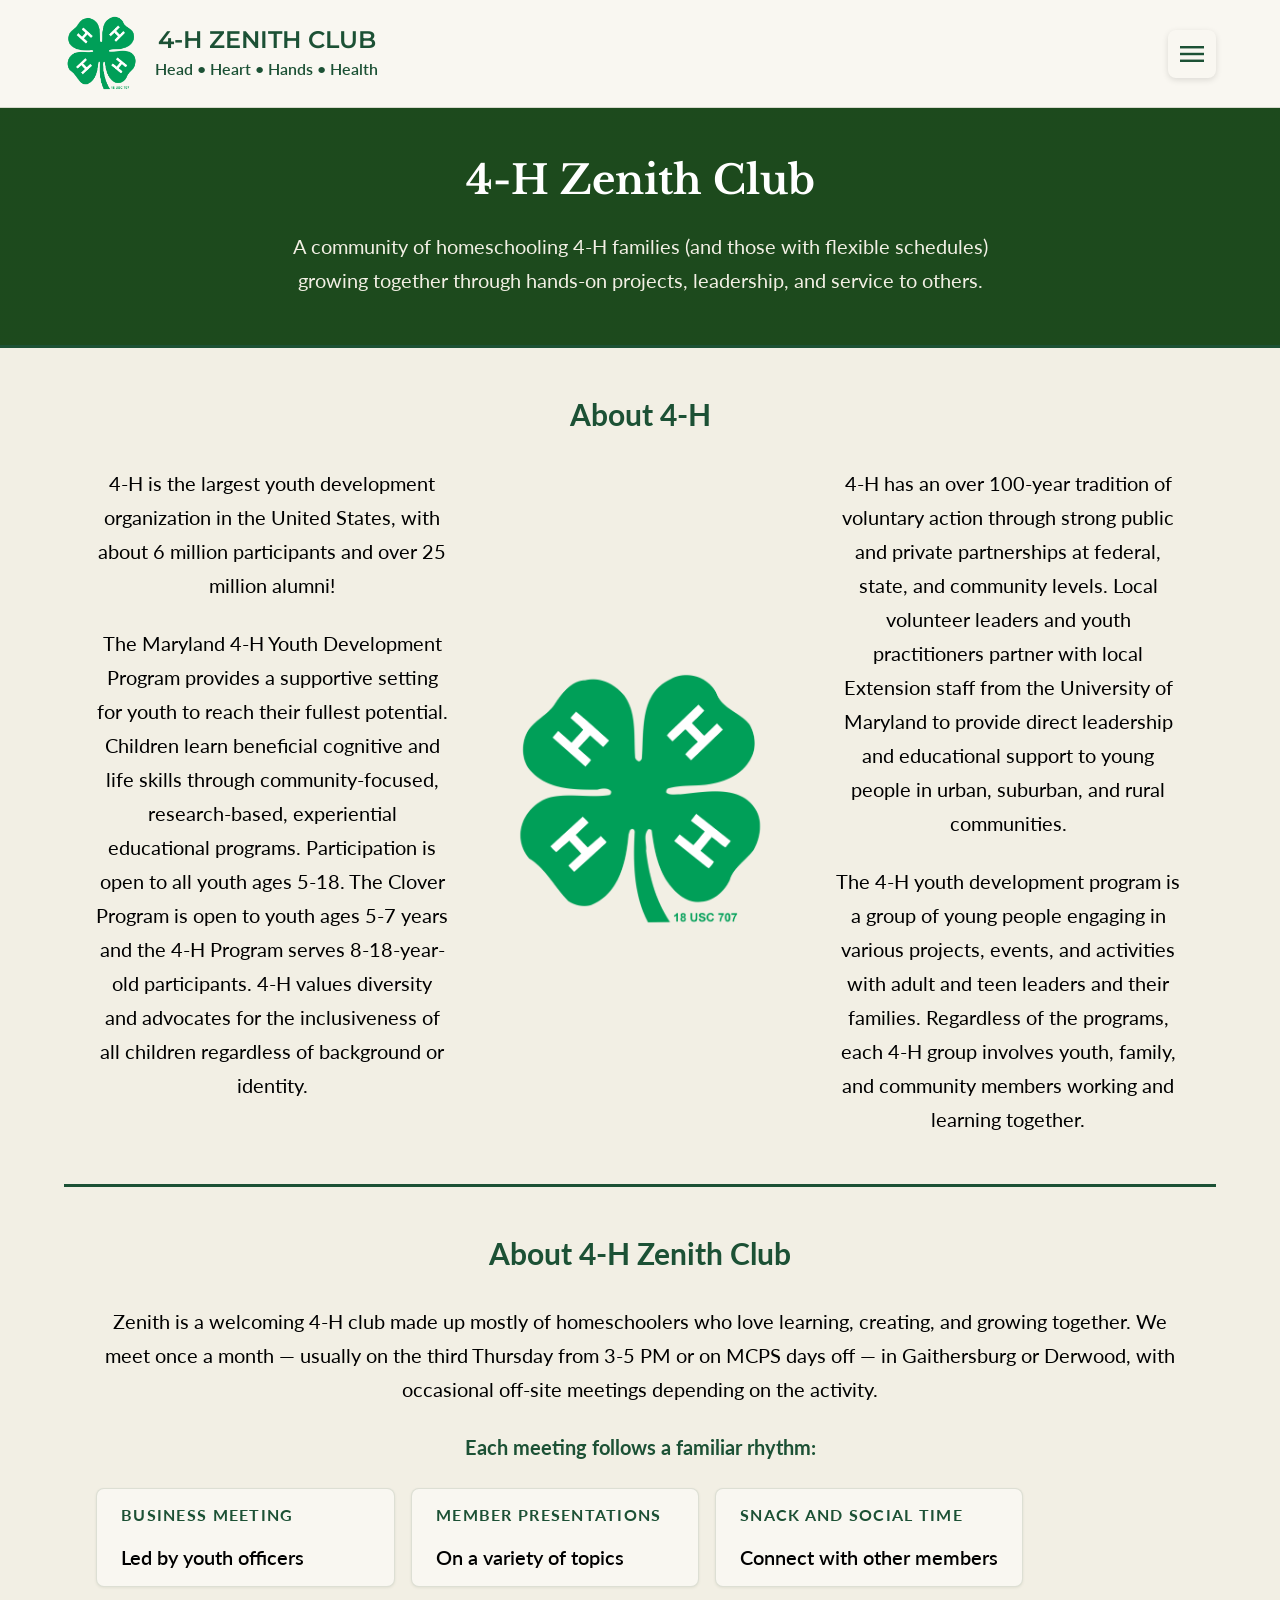
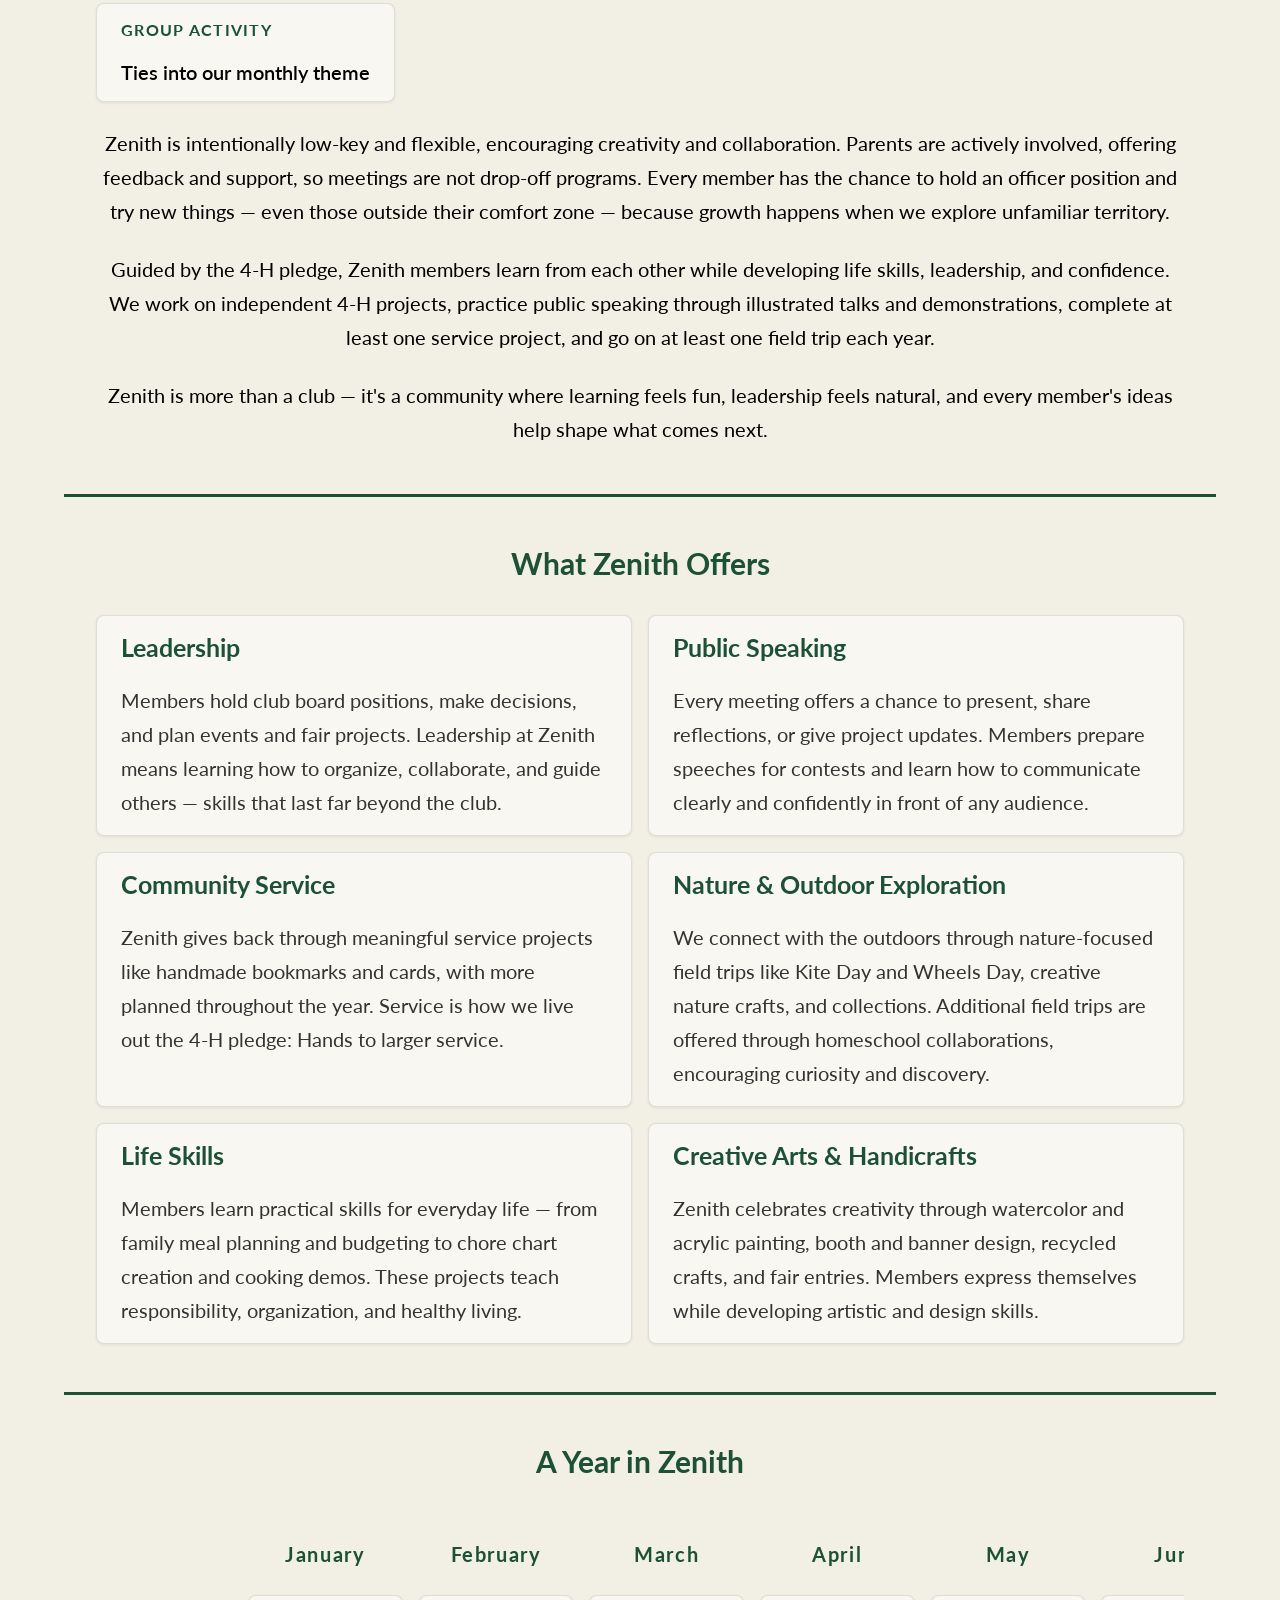
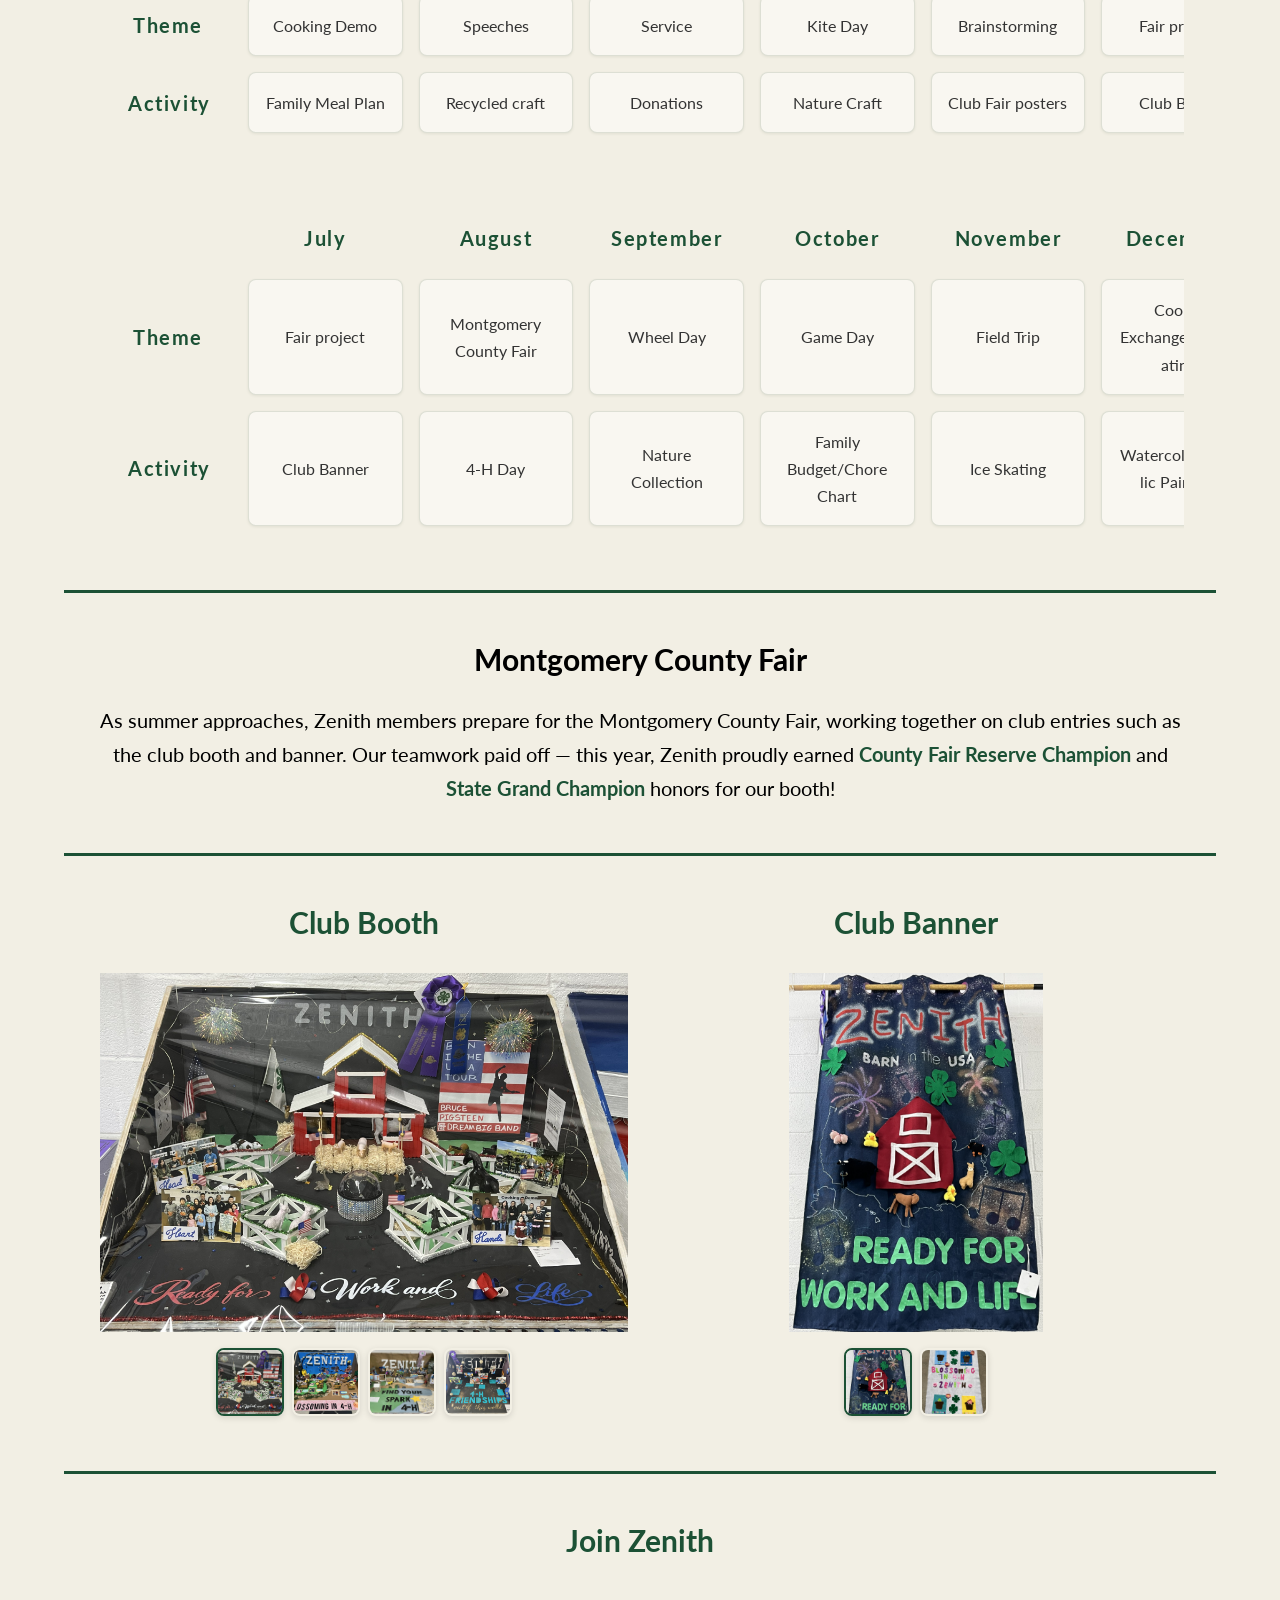
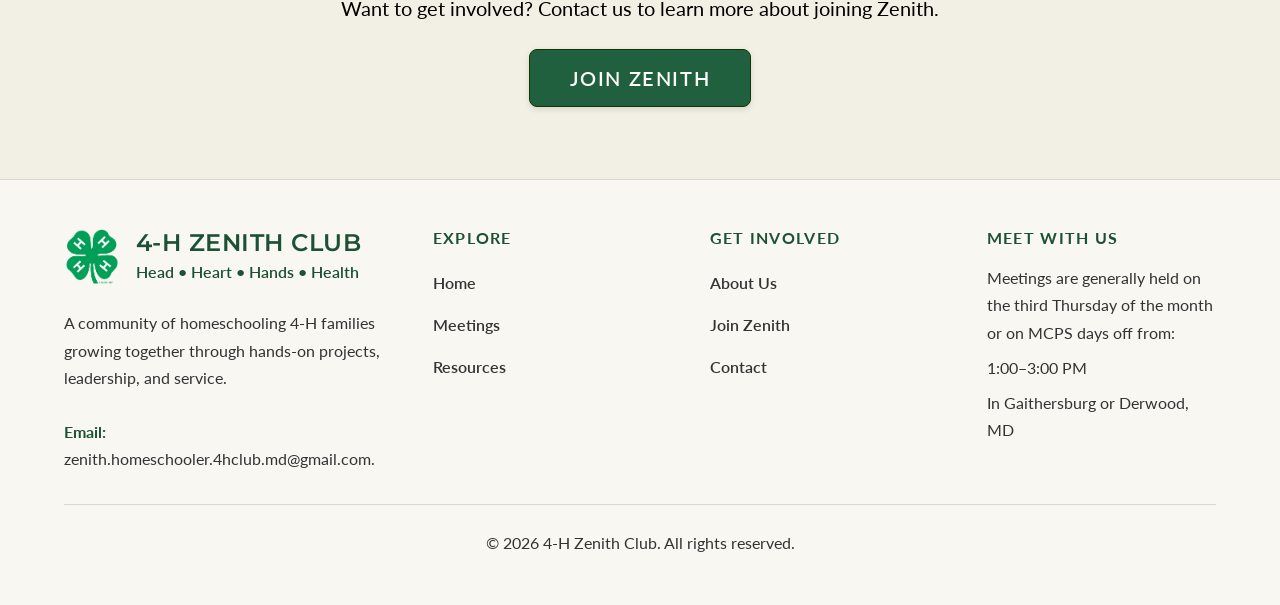
==== commit 59e79f07: "Update "What Zenith Offers" card grid layout in index.html and adjust CSS variables for card grid si" ====
--- a/index.html
+++ b/index.html
@@ -125,7 +125,7 @@
 
       <section class="content-section" id="zenith-focus">
         <h2>What Zenith Offers</h2>
-        <ul class="card-grid grid-large">
+        <ul class="card-grid grid-normal">
           <li>
             <h3>Leadership</h3>
             <p>
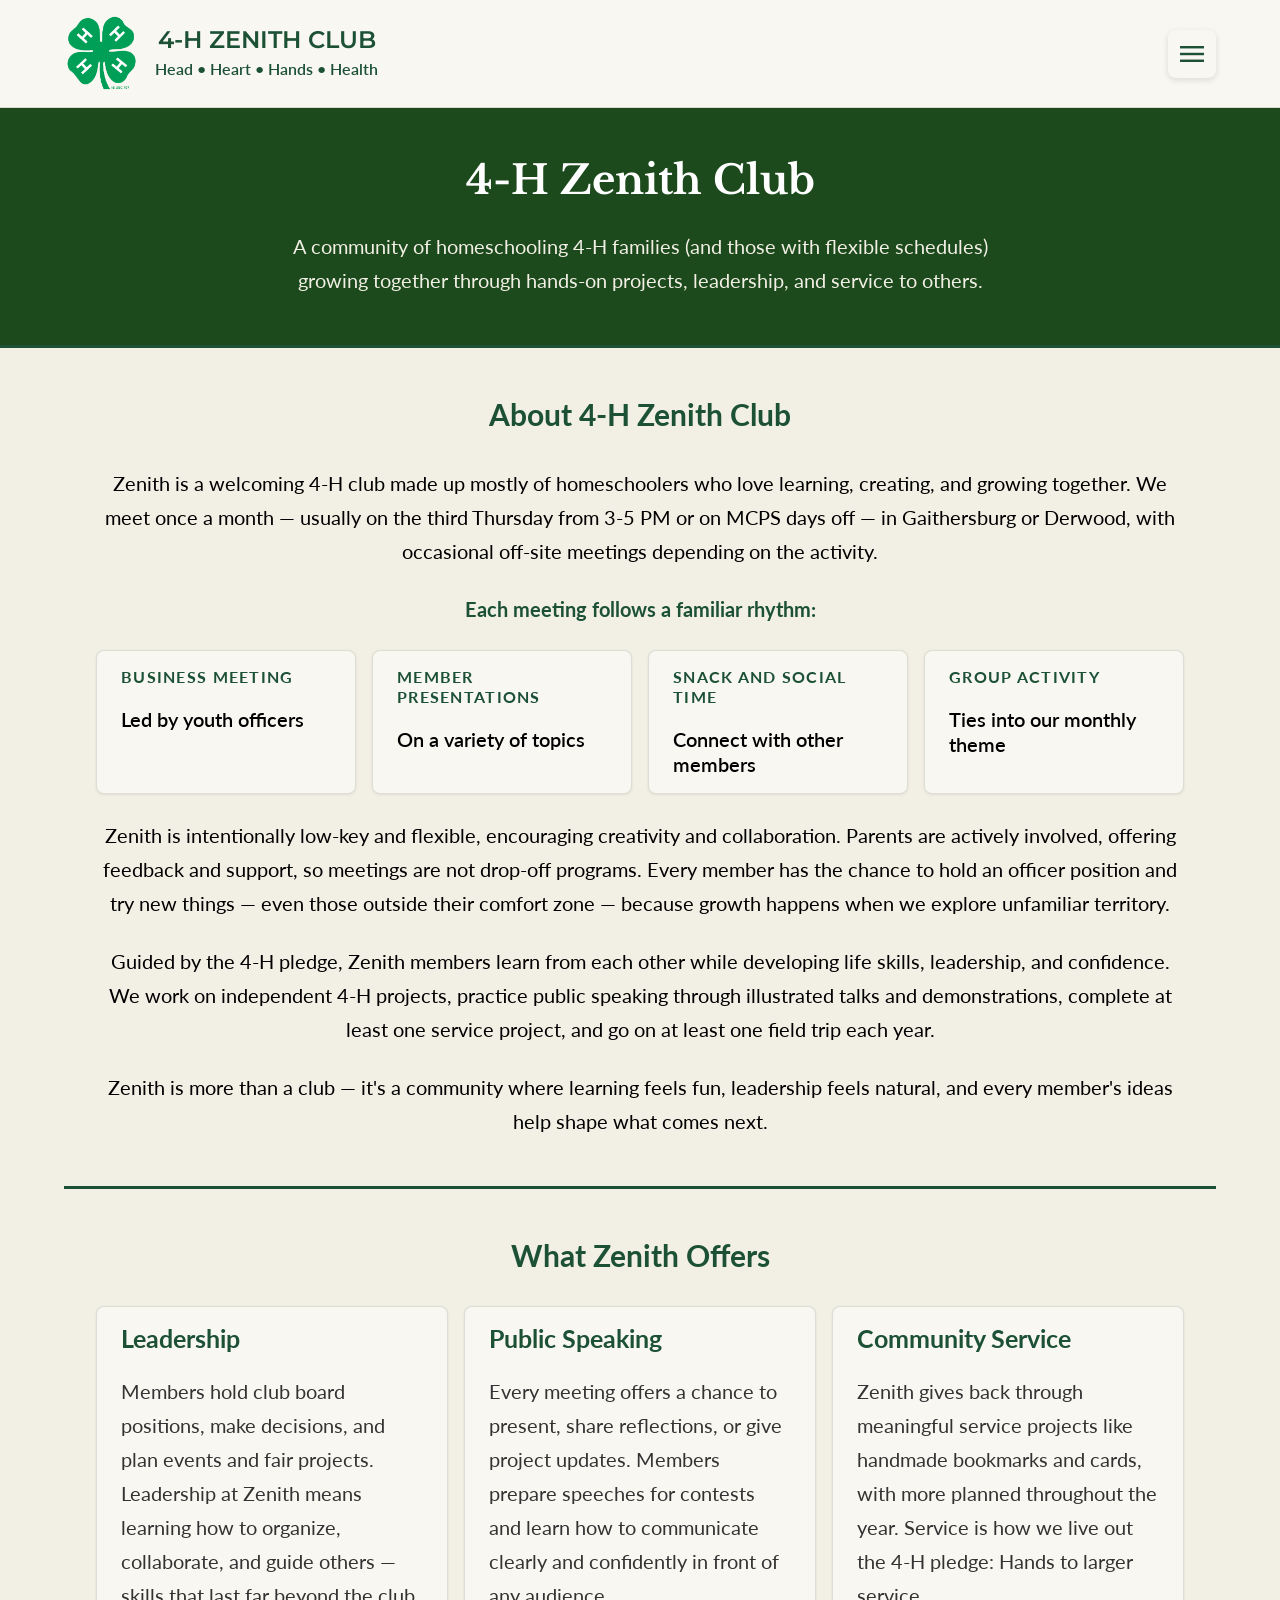
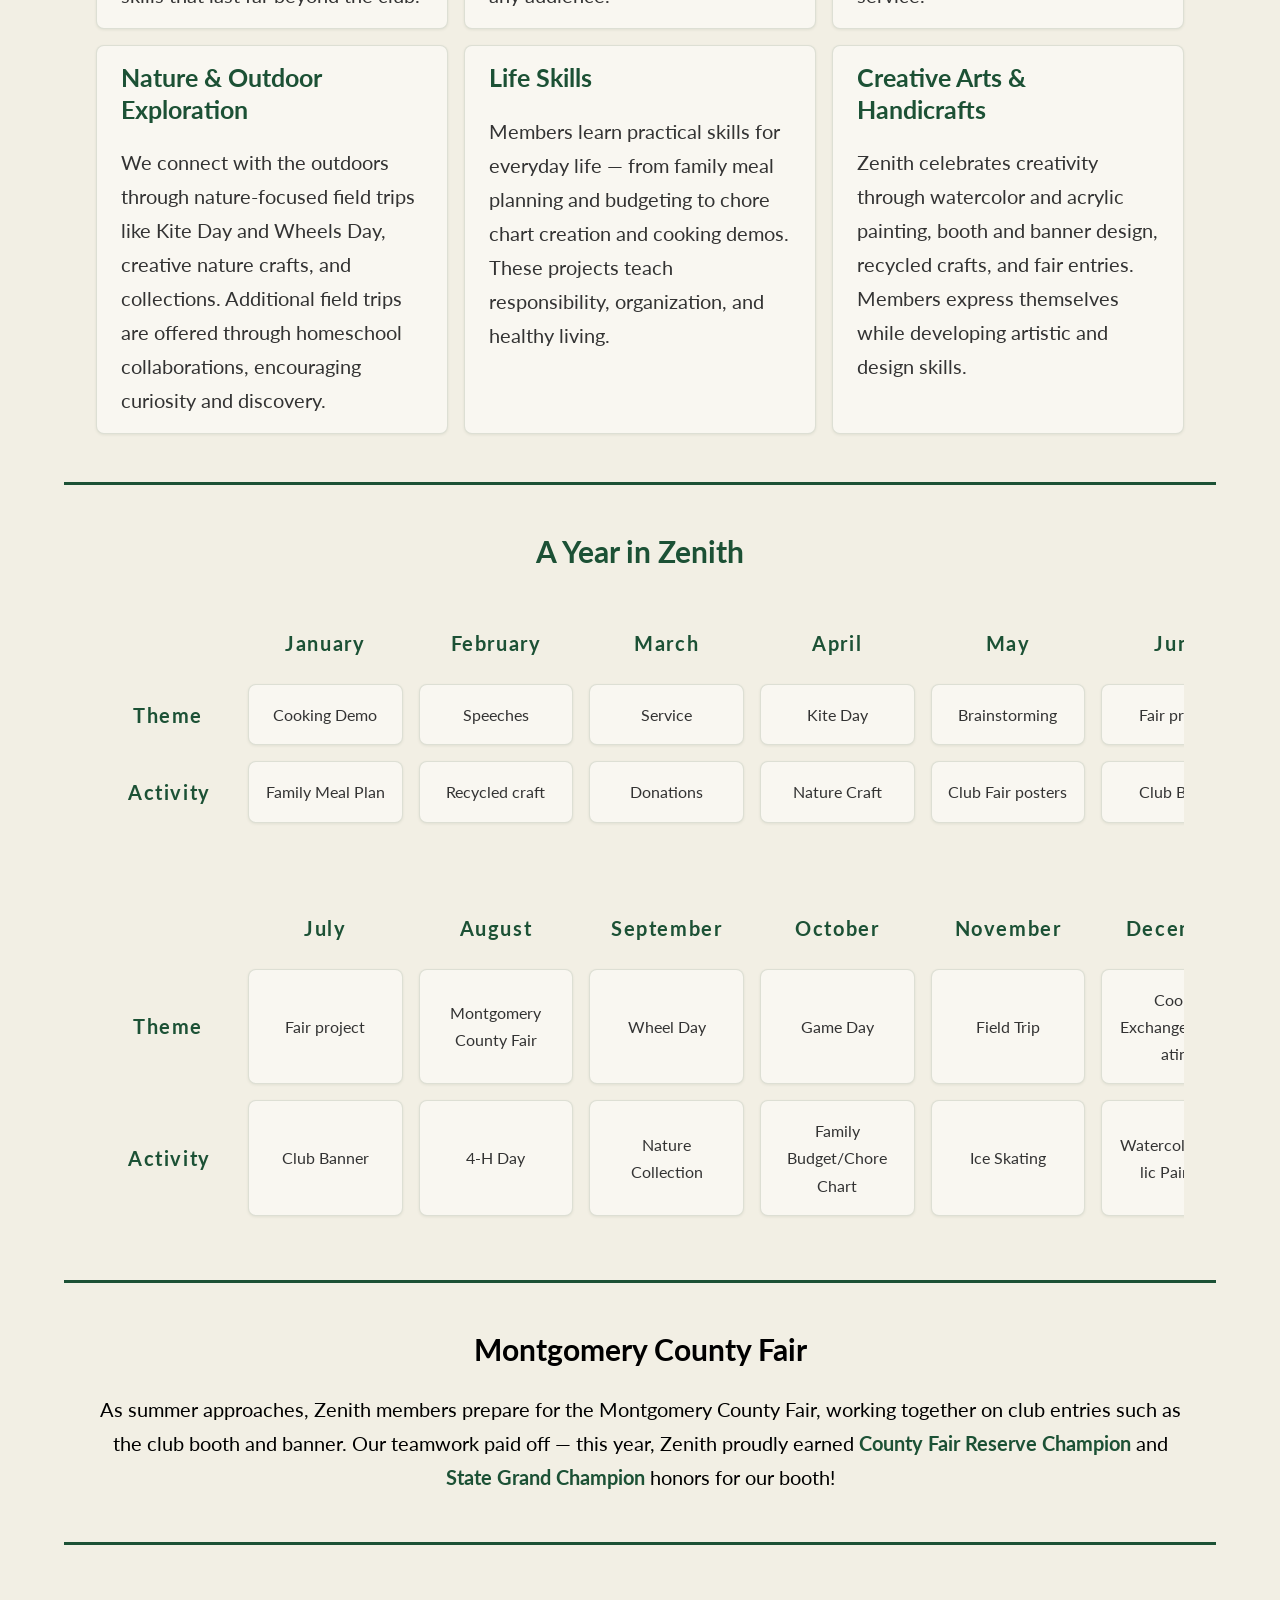
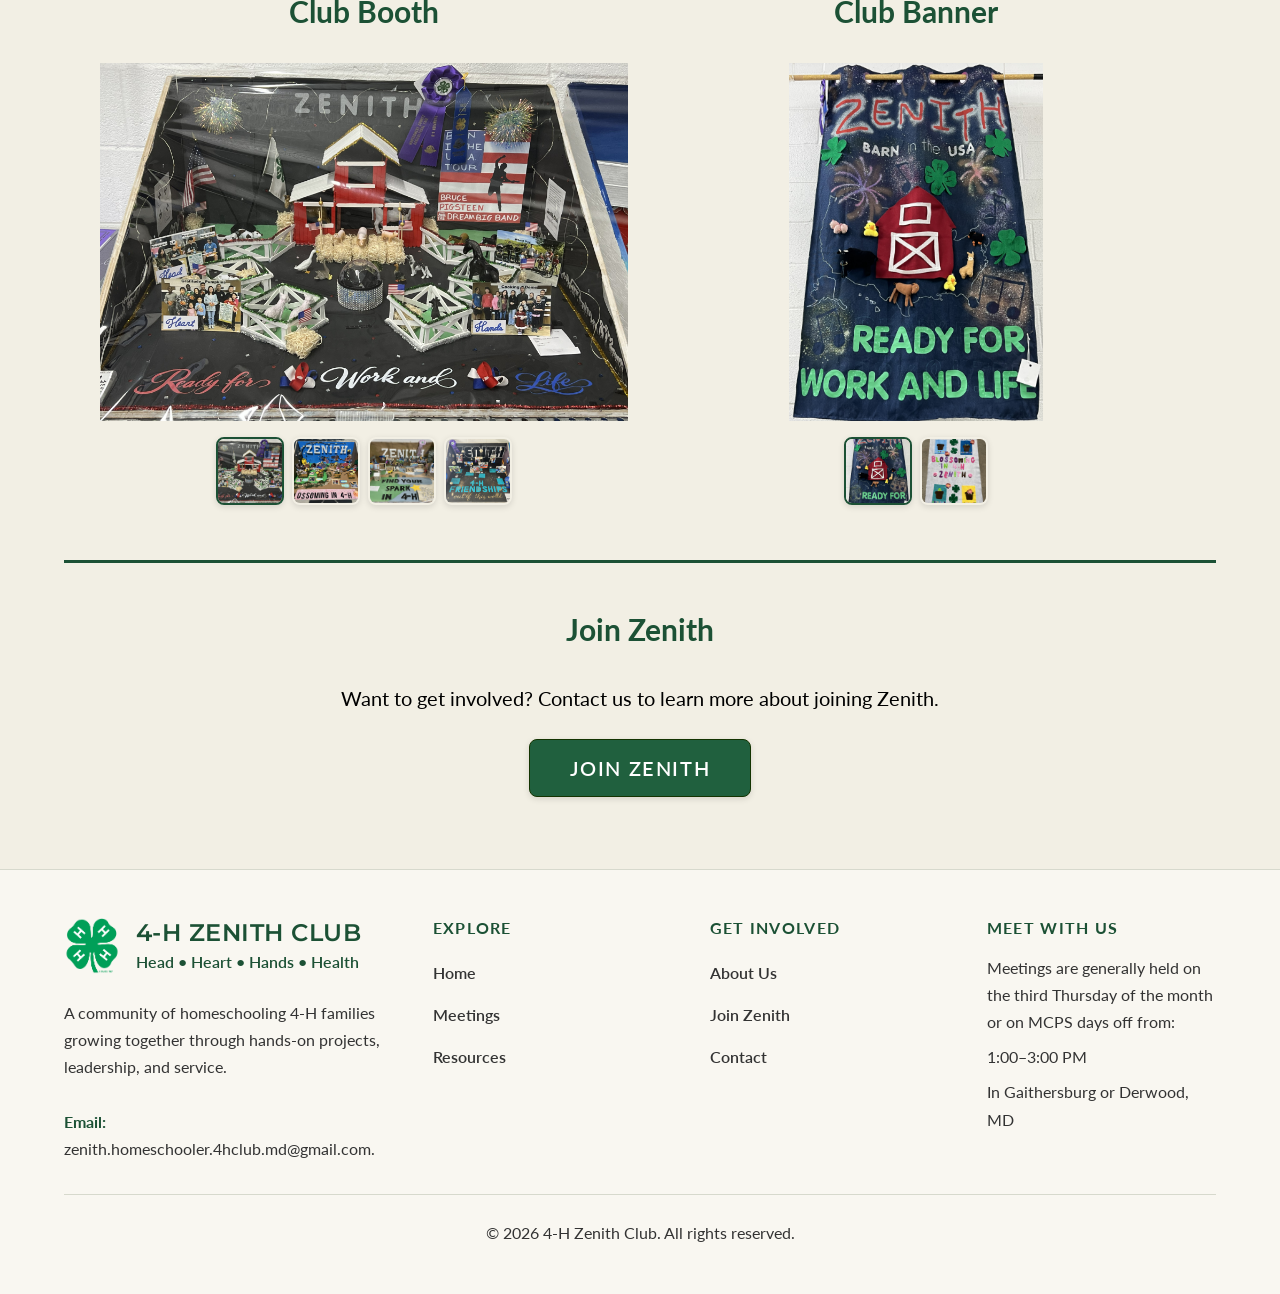
==== commit 29ff1b36: "Refactor layout for 4-H content sections across multiple pages, replacing card-grid classes with lay" ====
--- a/index.html
+++ b/index.html
@@ -26,50 +26,6 @@
         </p>
       </section>
 
-      <section class="content-section" id="about-4-H">
-        <h2>About 4-H</h2>
-        <div class="three-column-layout">
-          <div class="prose">
-            <p>
-              4-H is the largest youth development organization in the United
-              States, with about 6 million participants and over 25 million
-              alumni!
-            </p>
-            <p>
-              The Maryland 4-H Youth Development Program provides a supportive
-              setting for youth to reach their fullest potential. Children learn
-              beneficial cognitive and life skills through community-focused,
-              research-based, experiential educational programs. Participation
-              is open to all youth ages 5-18. The Clover Program is open to
-              youth ages 5-7 years and the 4-H Program serves 8-18-year-old
-              participants. 4-H values diversity and advocates for the
-              inclusiveness of all children regardless of background or
-              identity.
-            </p>
-          </div>
-          <figure class="content-media">
-            <img src="/assets/images/4h-logo.png" alt="4-H clover logo" />
-          </figure>
-          <div class="prose">
-            <p>
-              4-H has an over 100-year tradition of voluntary action through
-              strong public and private partnerships at federal, state, and
-              community levels. Local volunteer leaders and youth practitioners
-              partner with local Extension staff from the University of Maryland
-              to provide direct leadership and educational support to young
-              people in urban, suburban, and rural communities.
-            </p>
-            <p>
-              The 4-H youth development program is a group of young people
-              engaging in various projects, events, and activities with adult
-              and teen leaders and their families. Regardless of the programs,
-              each 4-H group involves youth, family, and community members
-              working and learning together.
-            </p>
-          </div>
-        </div>
-      </section>
-
       <section class="content-section" id="about-zenith">
         <h2>About 4-H Zenith Club</h2>
         <div class="prose">
@@ -81,7 +37,7 @@
             activity.
           </p>
           <p><strong>Each meeting follows a familiar rhythm:</strong></p>
-          <ol class="card-grid grid-small">
+          <ul class="layout-grid cols-4 cards-sm type-card">
             <li>
               <h3 class="card-label">Business meeting</h3>
               <p class="card-value">Led by youth officers</p>
@@ -98,7 +54,7 @@
               <h3 class="card-label">Group activity</h3>
               <p class="card-value">Ties into our monthly theme</p>
             </li>
-          </ol>
+          </ul>
 
           <p>
             Zenith is intentionally low-key and flexible, encouraging creativity
@@ -125,7 +81,7 @@
 
       <section class="content-section" id="zenith-focus">
         <h2>What Zenith Offers</h2>
-        <ul class="card-grid grid-normal">
+        <ul class="layout-grid cols-3 cards-md type-card">
           <li>
             <h3>Leadership</h3>
             <p>
@@ -268,7 +224,7 @@
           </p>
         </div>
       </section>
-      <section class="two-column-layout">
+      <section class="layout-grid cols-2 snap">
         <section class="content-section" id="club-booth">
           <h2>Club Booth</h2>
           <figure class="gallery" data-autoplay="5000">
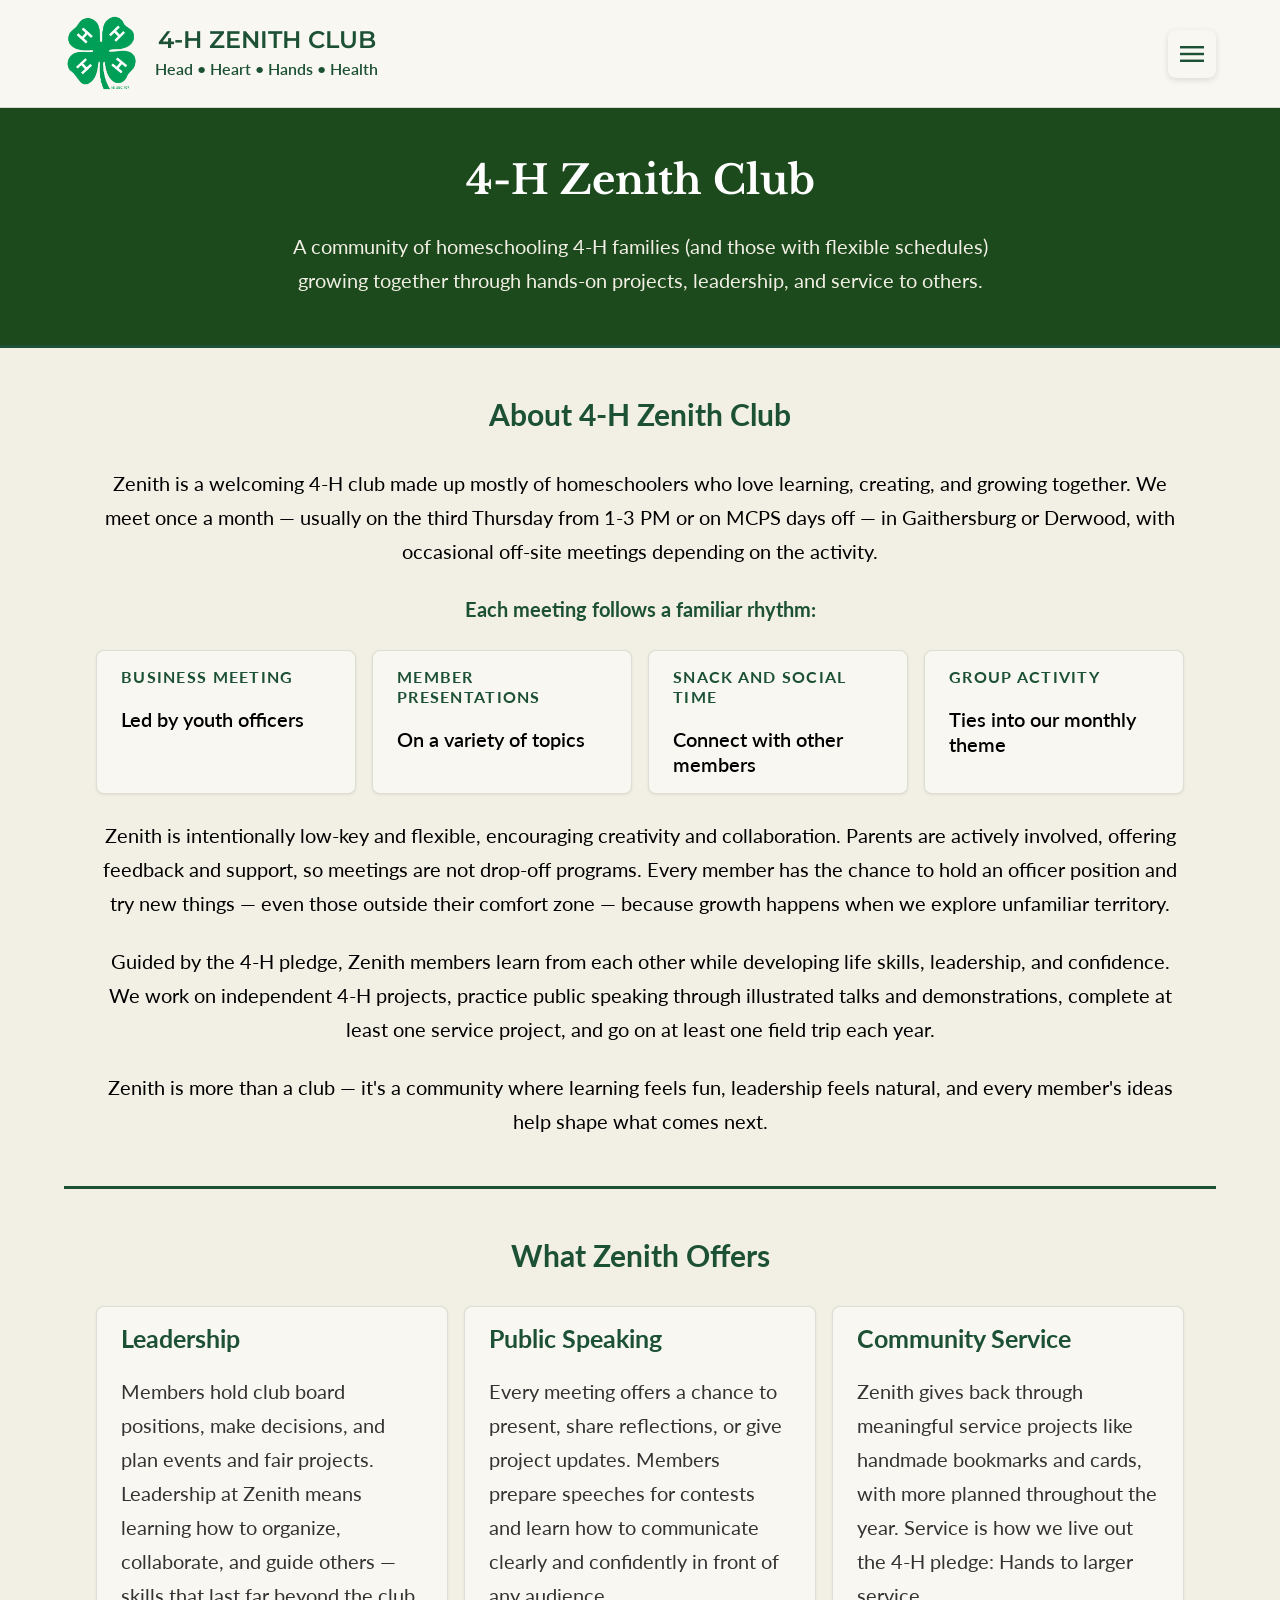
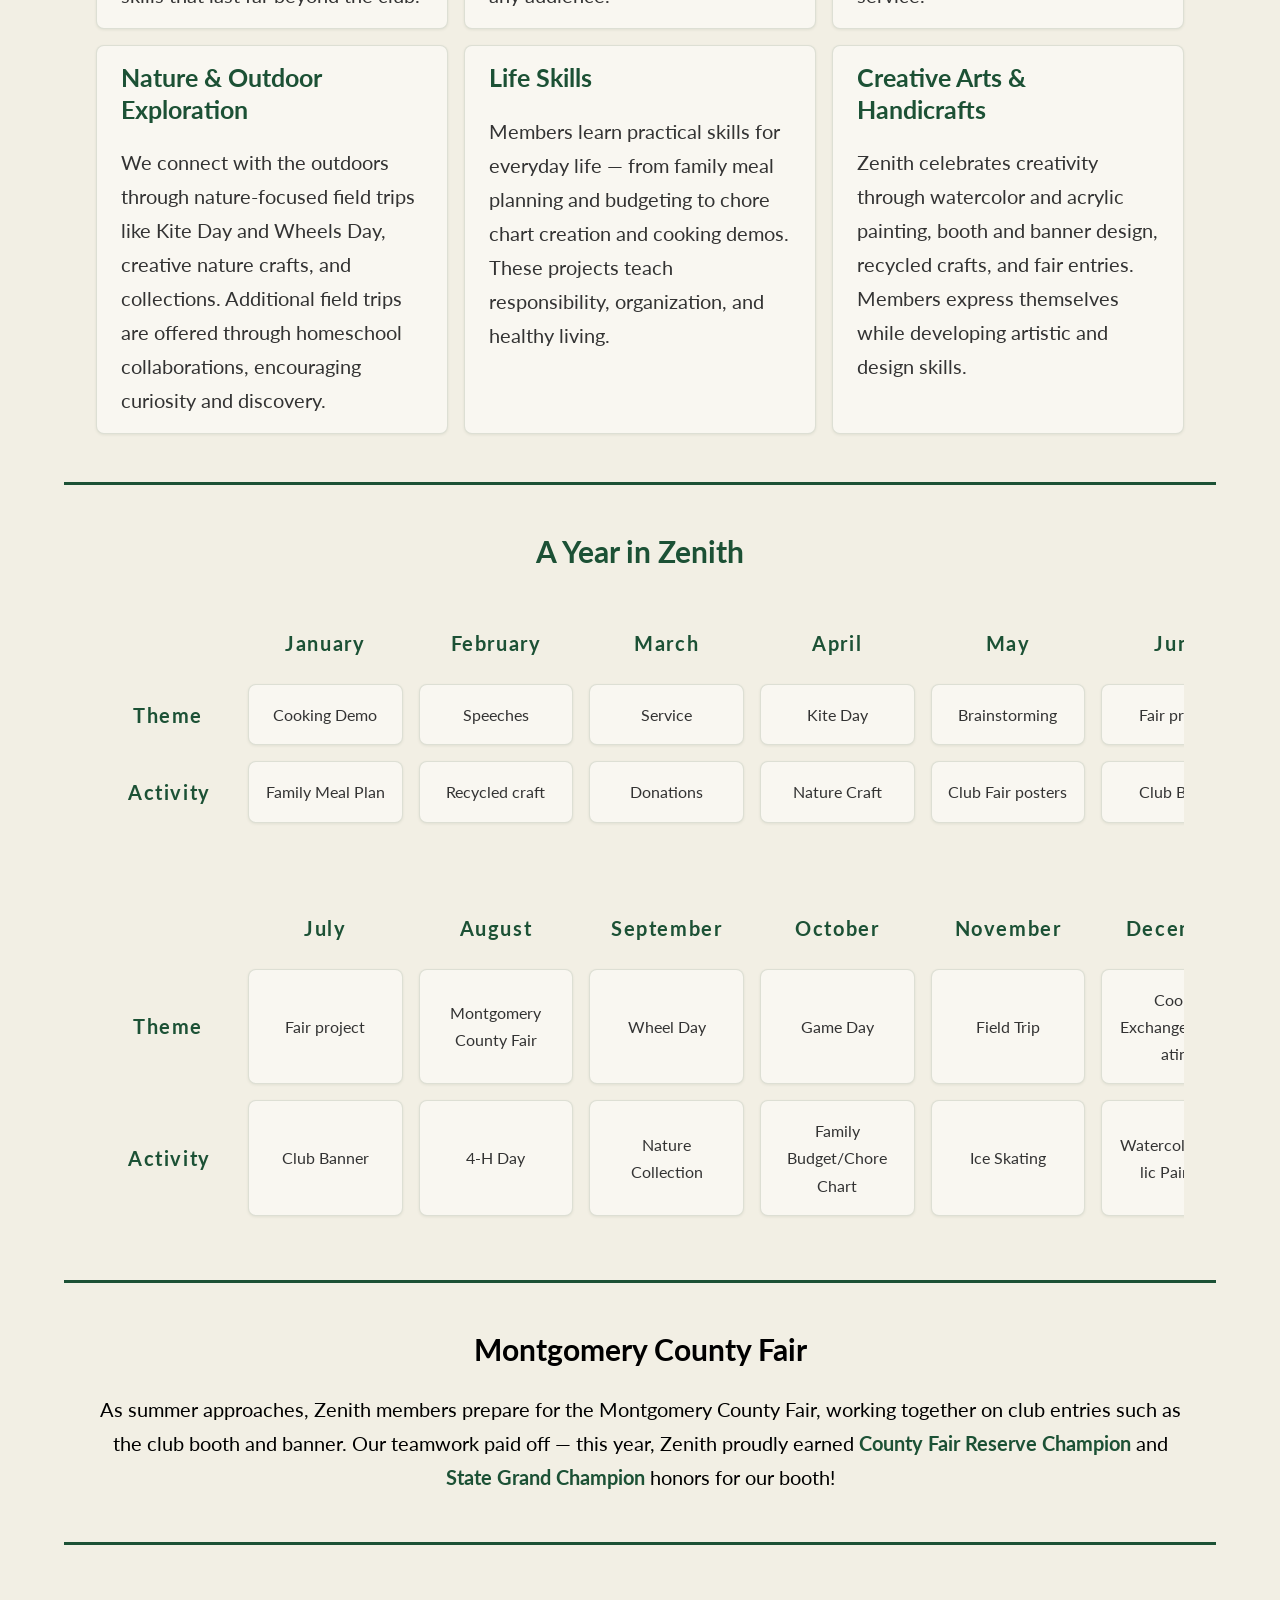
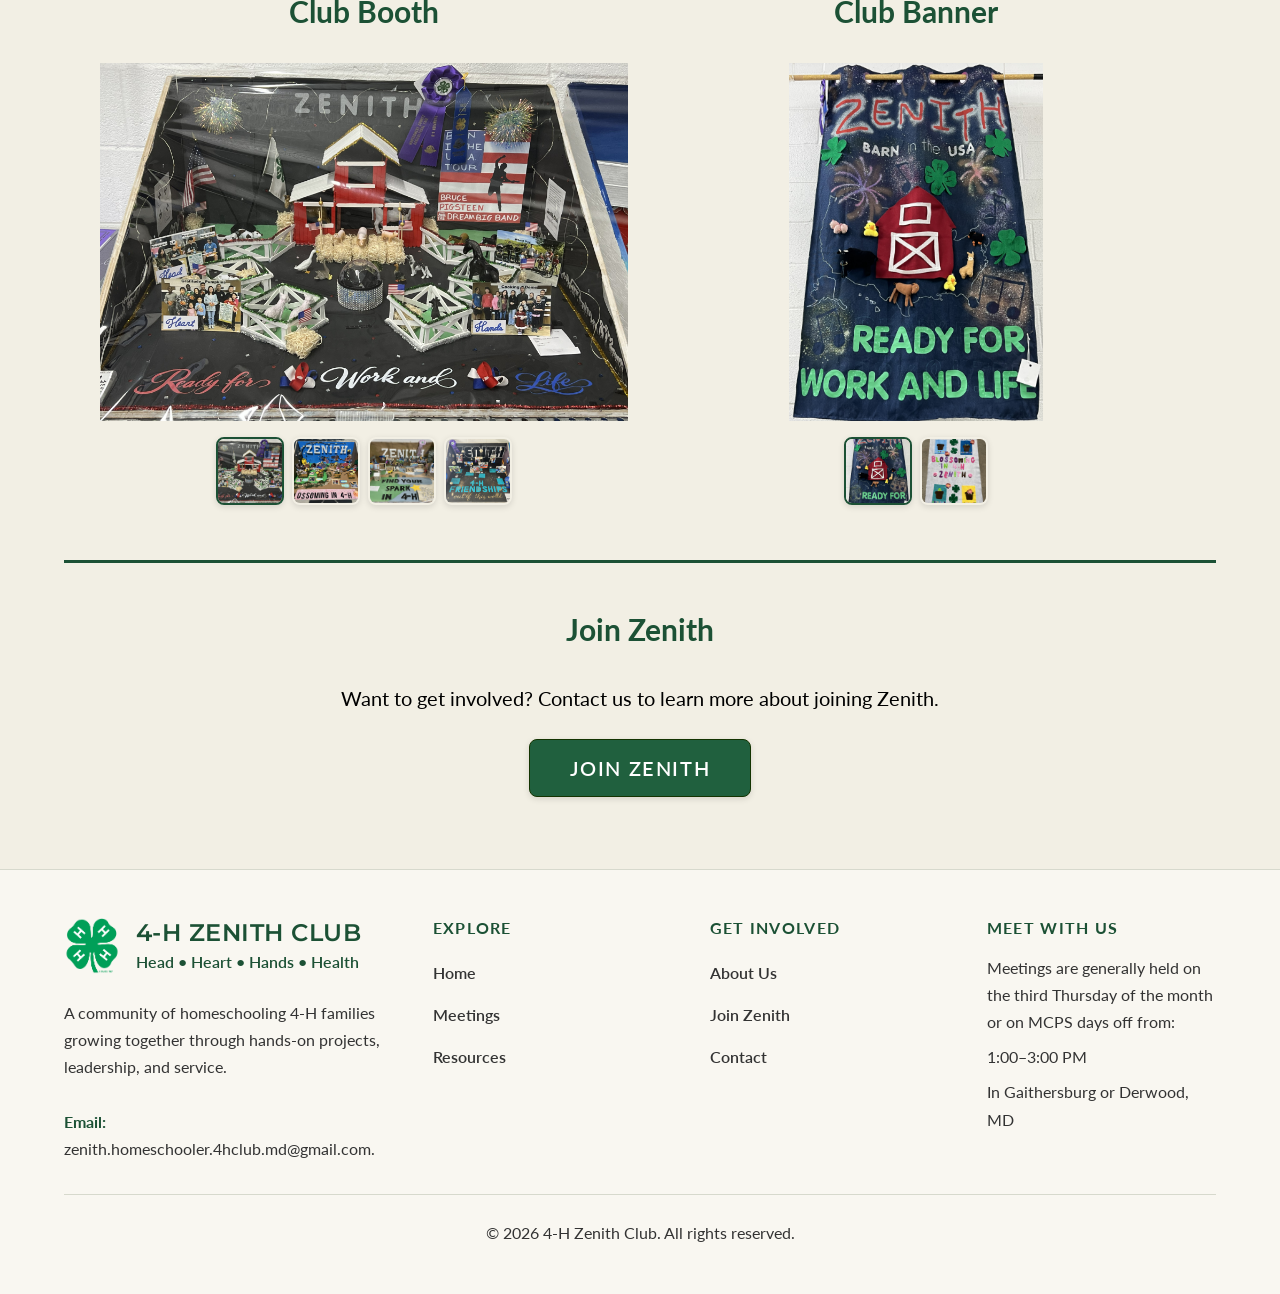
==== commit aae32d9d: "Update meeting times across multiple pages to reflect new schedule from 3-5 PM to 1-3 PM. Revise joi" ====
--- a/index.html
+++ b/index.html
@@ -32,7 +32,7 @@
           <p>
             Zenith is a welcoming 4-H club made up mostly of homeschoolers who
             love learning, creating, and growing together. We meet once a month
-            — usually on the third Thursday from 3-5 PM or on MCPS days off — in Gaithersburg or
+            — usually on the third Thursday from 1-3 PM or on MCPS days off — in Gaithersburg or
             Derwood, with occasional off-site meetings depending on the
             activity.
           </p>
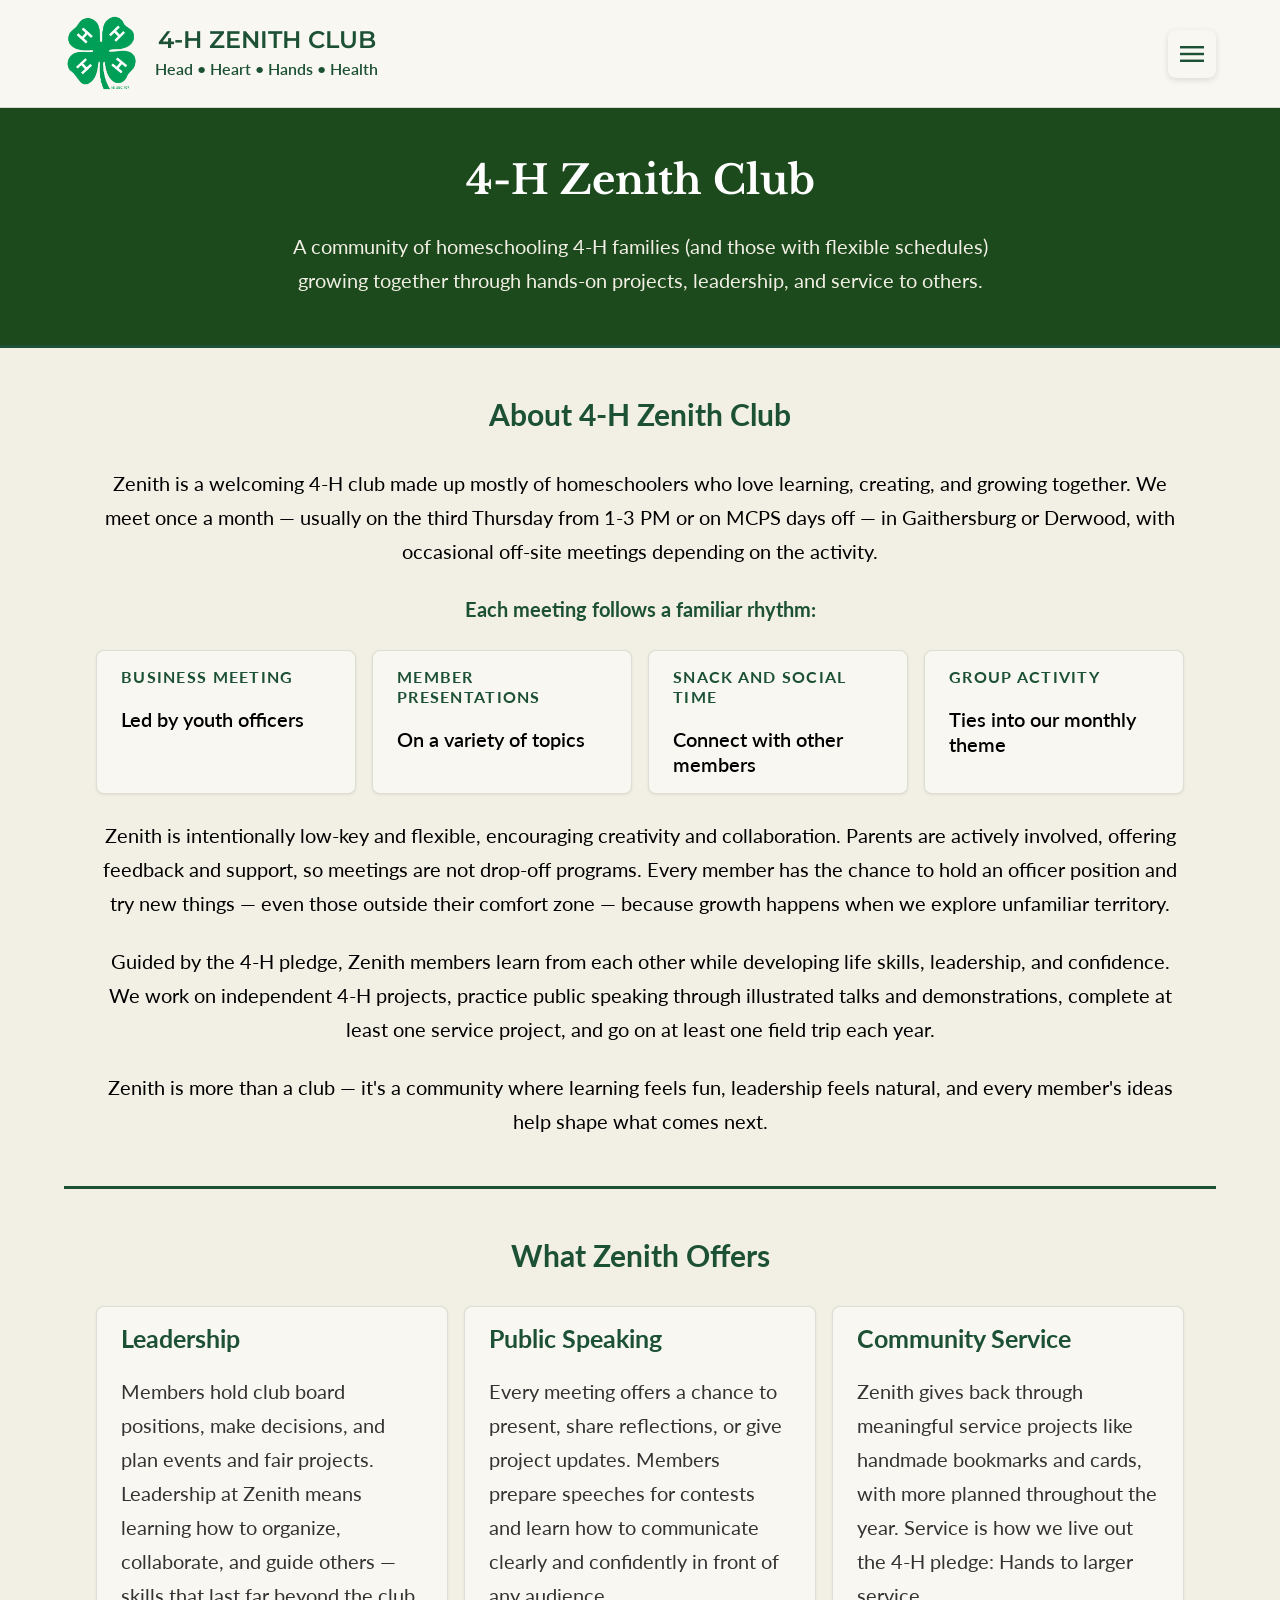
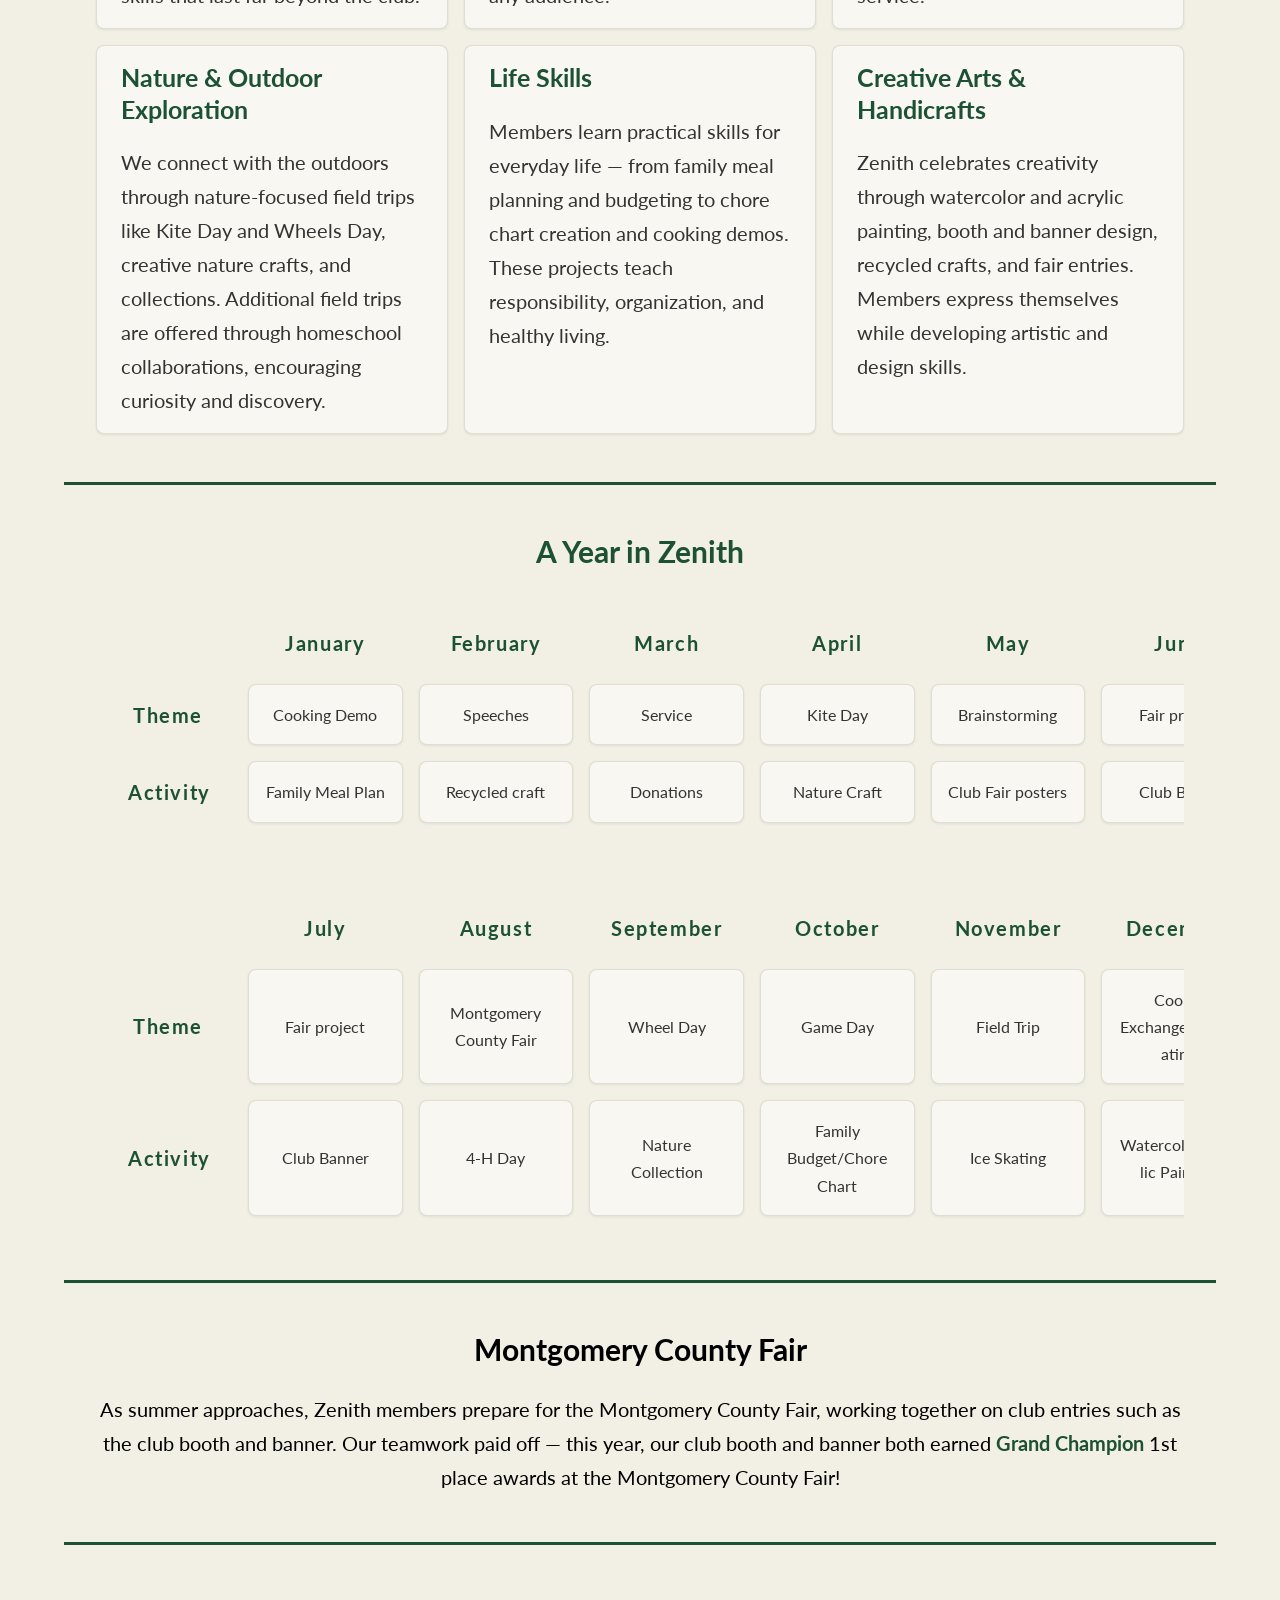
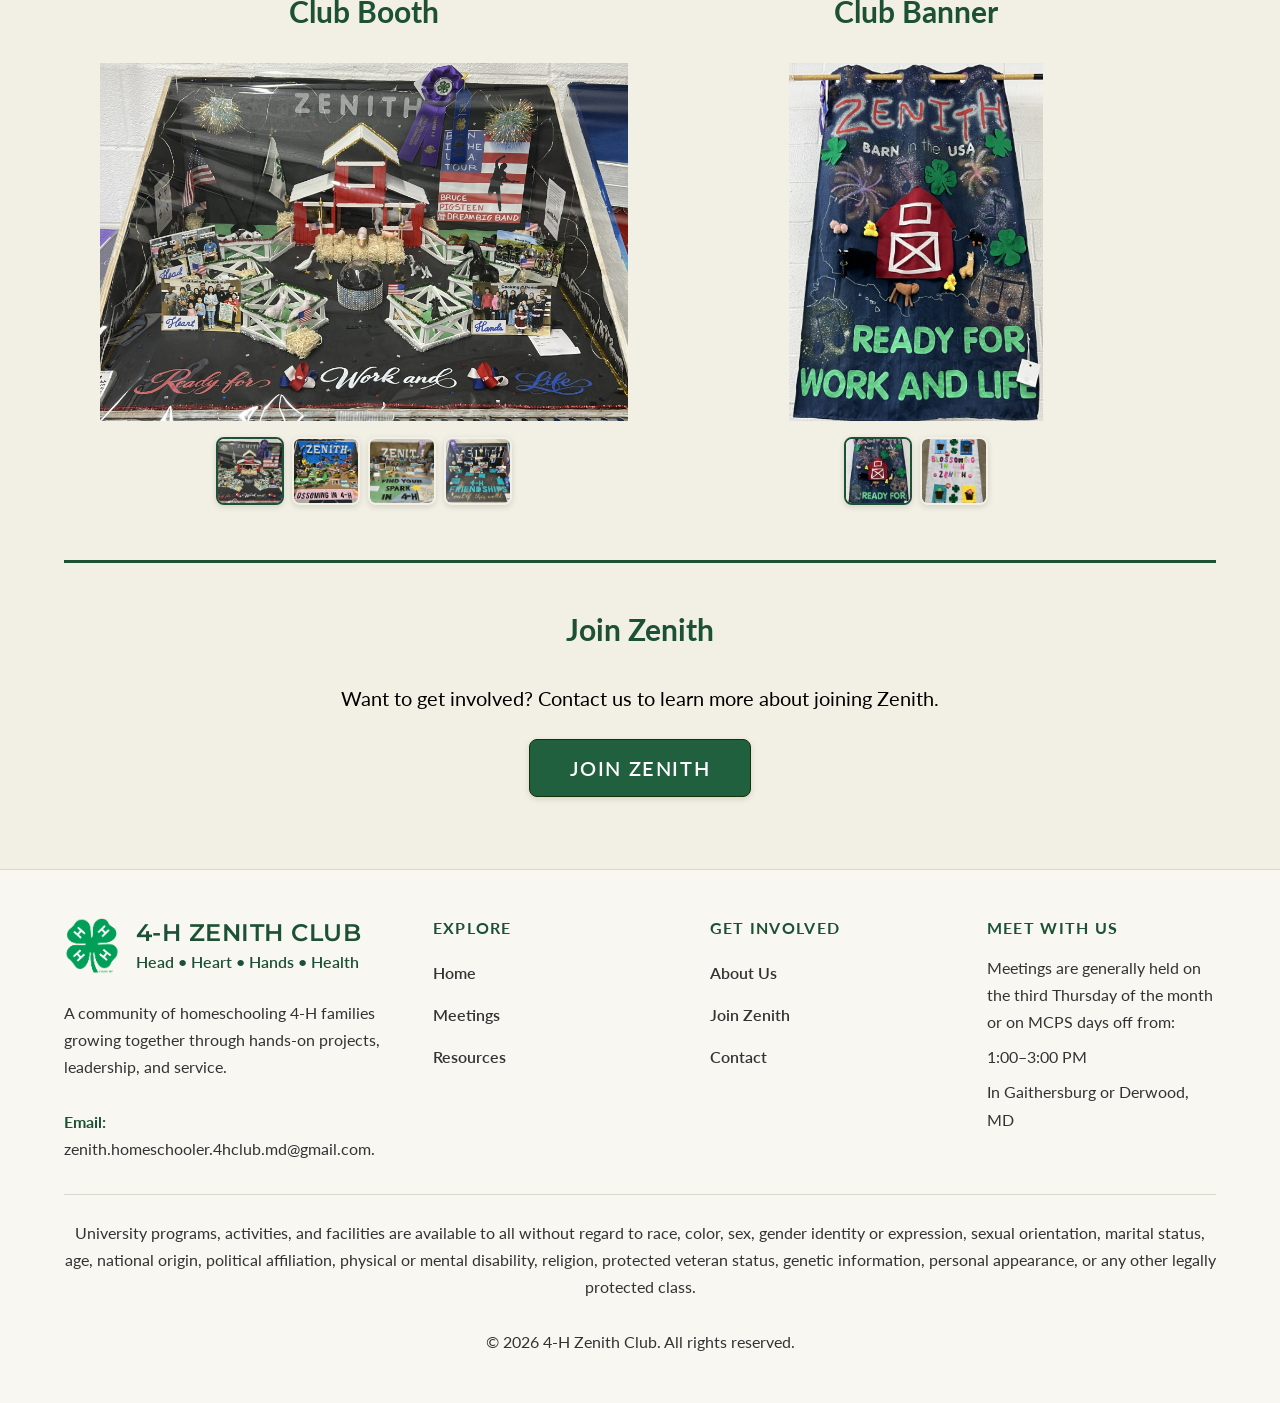
==== commit 8c958a5c: "Revise content across multiple pages: update index.html to reflect Grand Champion awards at the Mont" ====
--- a/index.html
+++ b/index.html
@@ -218,9 +218,8 @@
           <p>
             As summer approaches, Zenith members prepare for the Montgomery
             County Fair, working together on club entries such as the club booth
-            and banner. Our teamwork paid off — this year, Zenith proudly earned
-            <strong>County Fair Reserve Champion</strong> and
-            <strong>State Grand Champion</strong> honors for our booth!
+            and banner. Our teamwork paid off — this year, our club booth and
+            banner both earned <strong>Grand Champion</strong> 1st place awards at the Montgomery County Fair!
           </p>
         </div>
       </section>
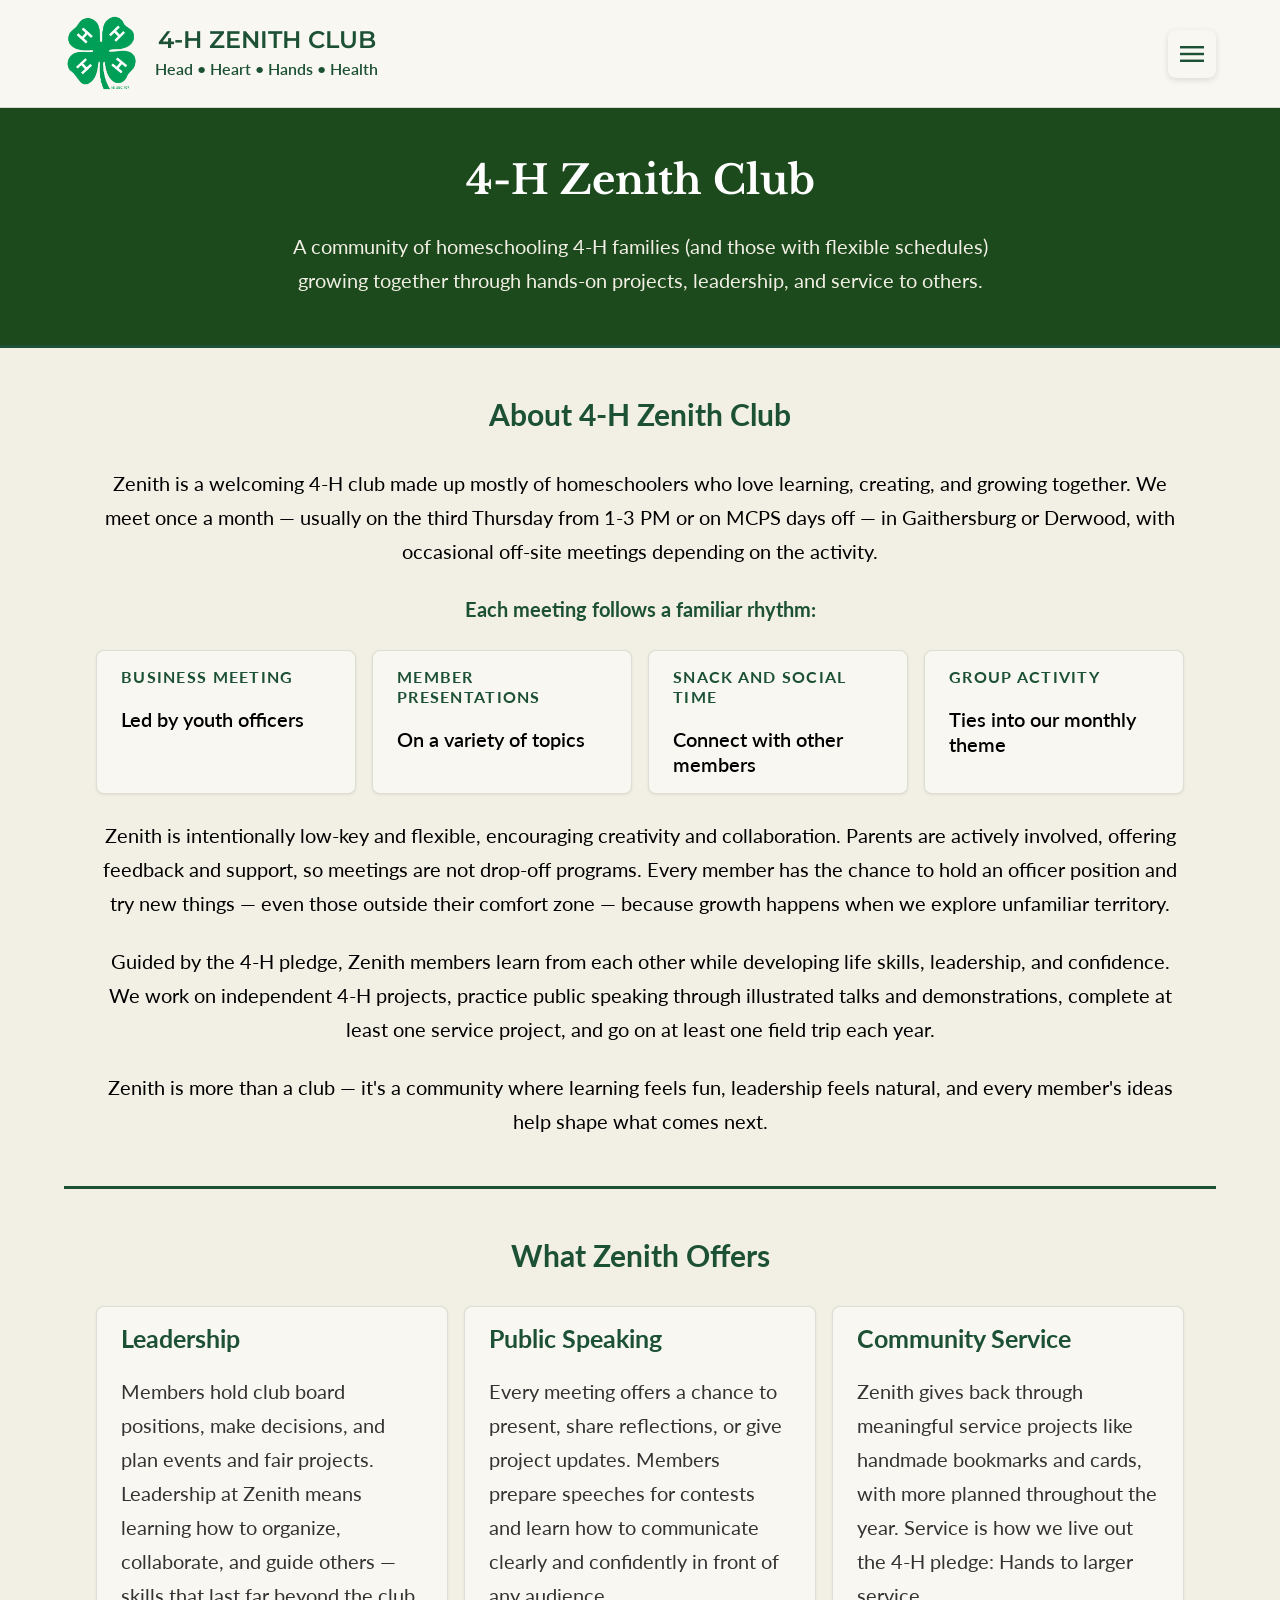
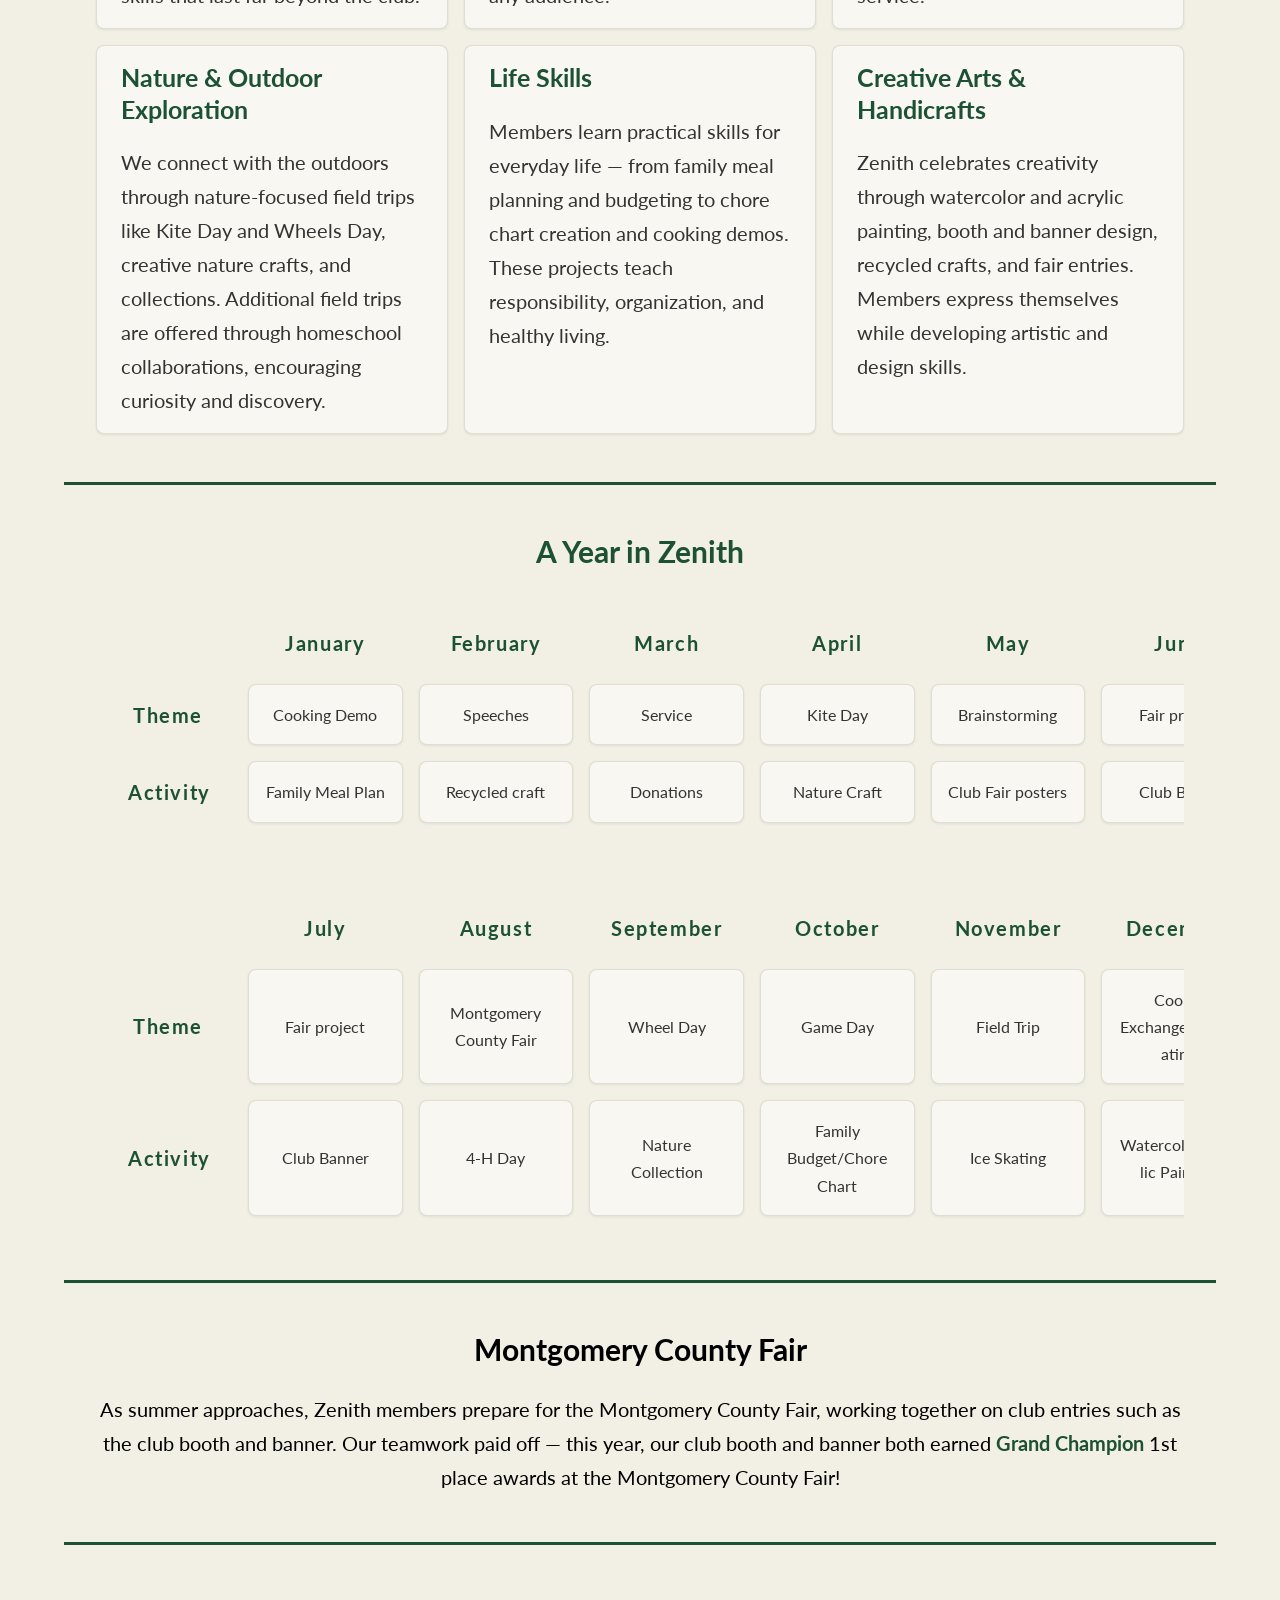
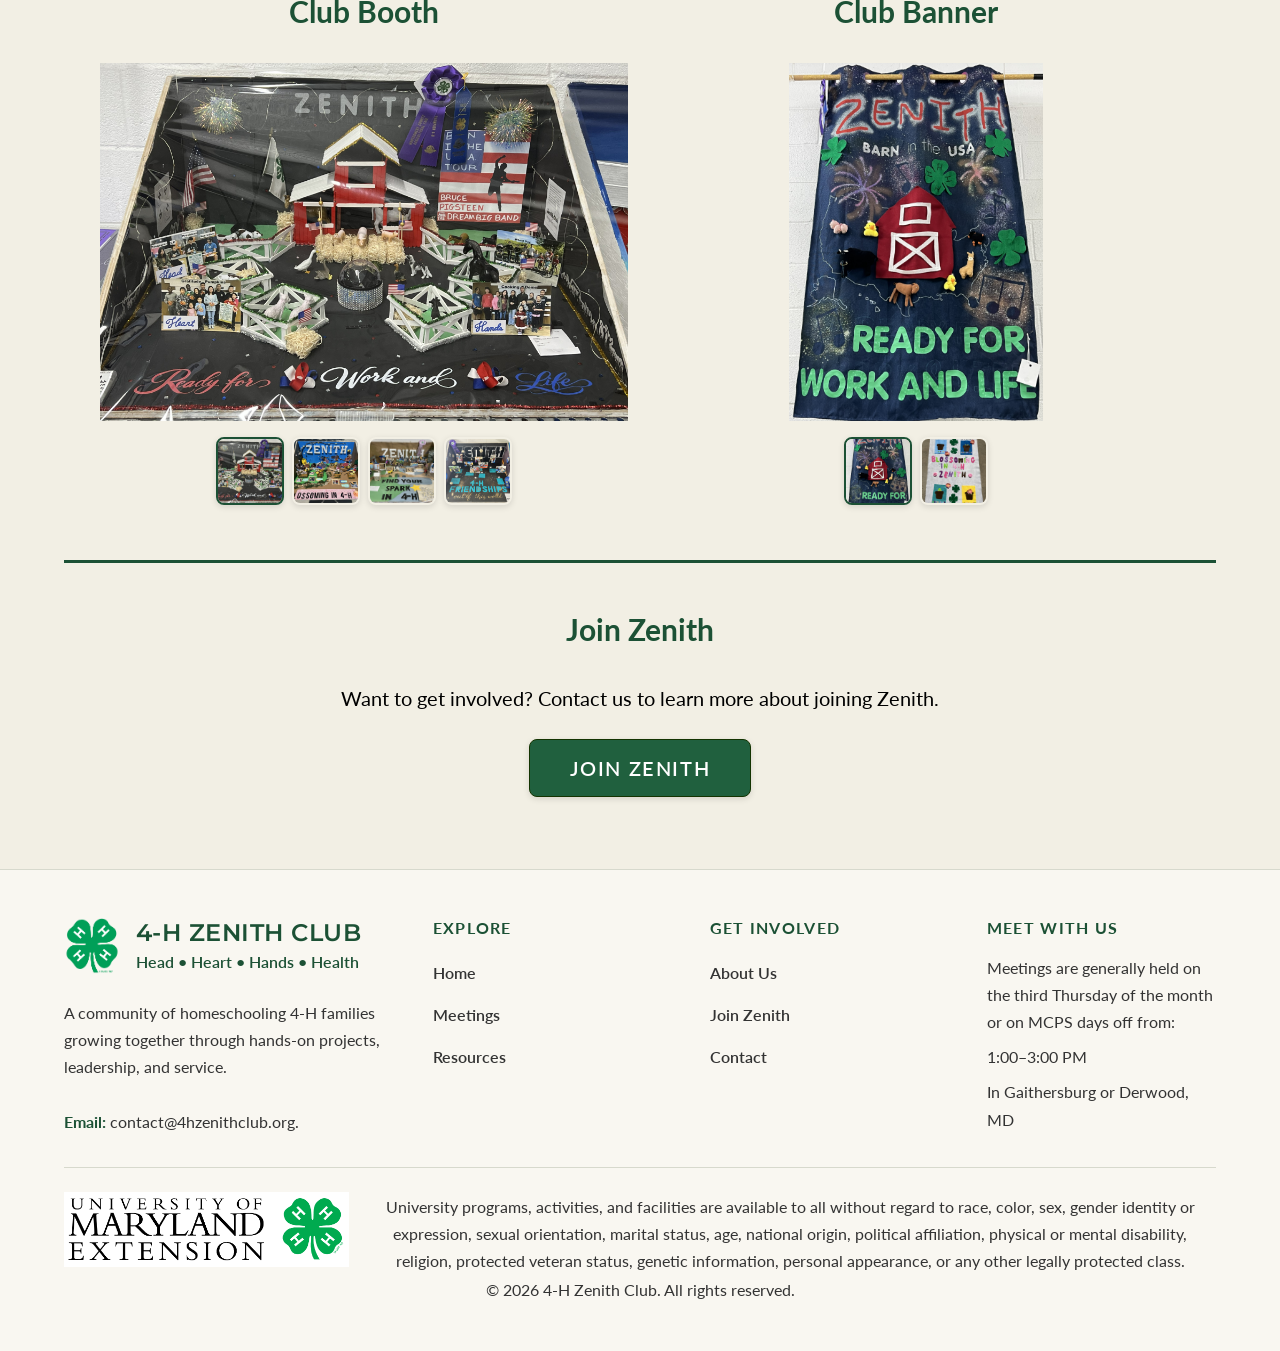
==== commit 930906ce: "Add favicon links and update contact email across multiple pages." ====
--- a/index.html
+++ b/index.html
@@ -4,6 +4,11 @@
     <meta charset="UTF-8" />
     <meta name="viewport" content="width=device-width, initial-scale=1.0" />
     <title>4-H Zenith Club | Home</title>
+    <link rel="icon" type="image/svg+xml" href="/assets/images/zenith-logo/favicon.svg" />
+    <link rel="icon" type="image/png" sizes="96x96" href="/assets/images/zenith-logo/favicon-96x96.png" />
+    <link rel="shortcut icon" href="/assets/images/zenith-logo/favicon.ico" />
+    <link rel="apple-touch-icon" sizes="180x180" href="/assets/images/zenith-logo/apple-touch-icon.png" />
+    <link rel="manifest" href="/assets/images/zenith-logo/site.webmanifest" />
     <link rel="stylesheet" href="/css/main.css" />
     <script src="/js/nav.js" defer></script>
     <script src="/js/gallery.js" defer></script>
